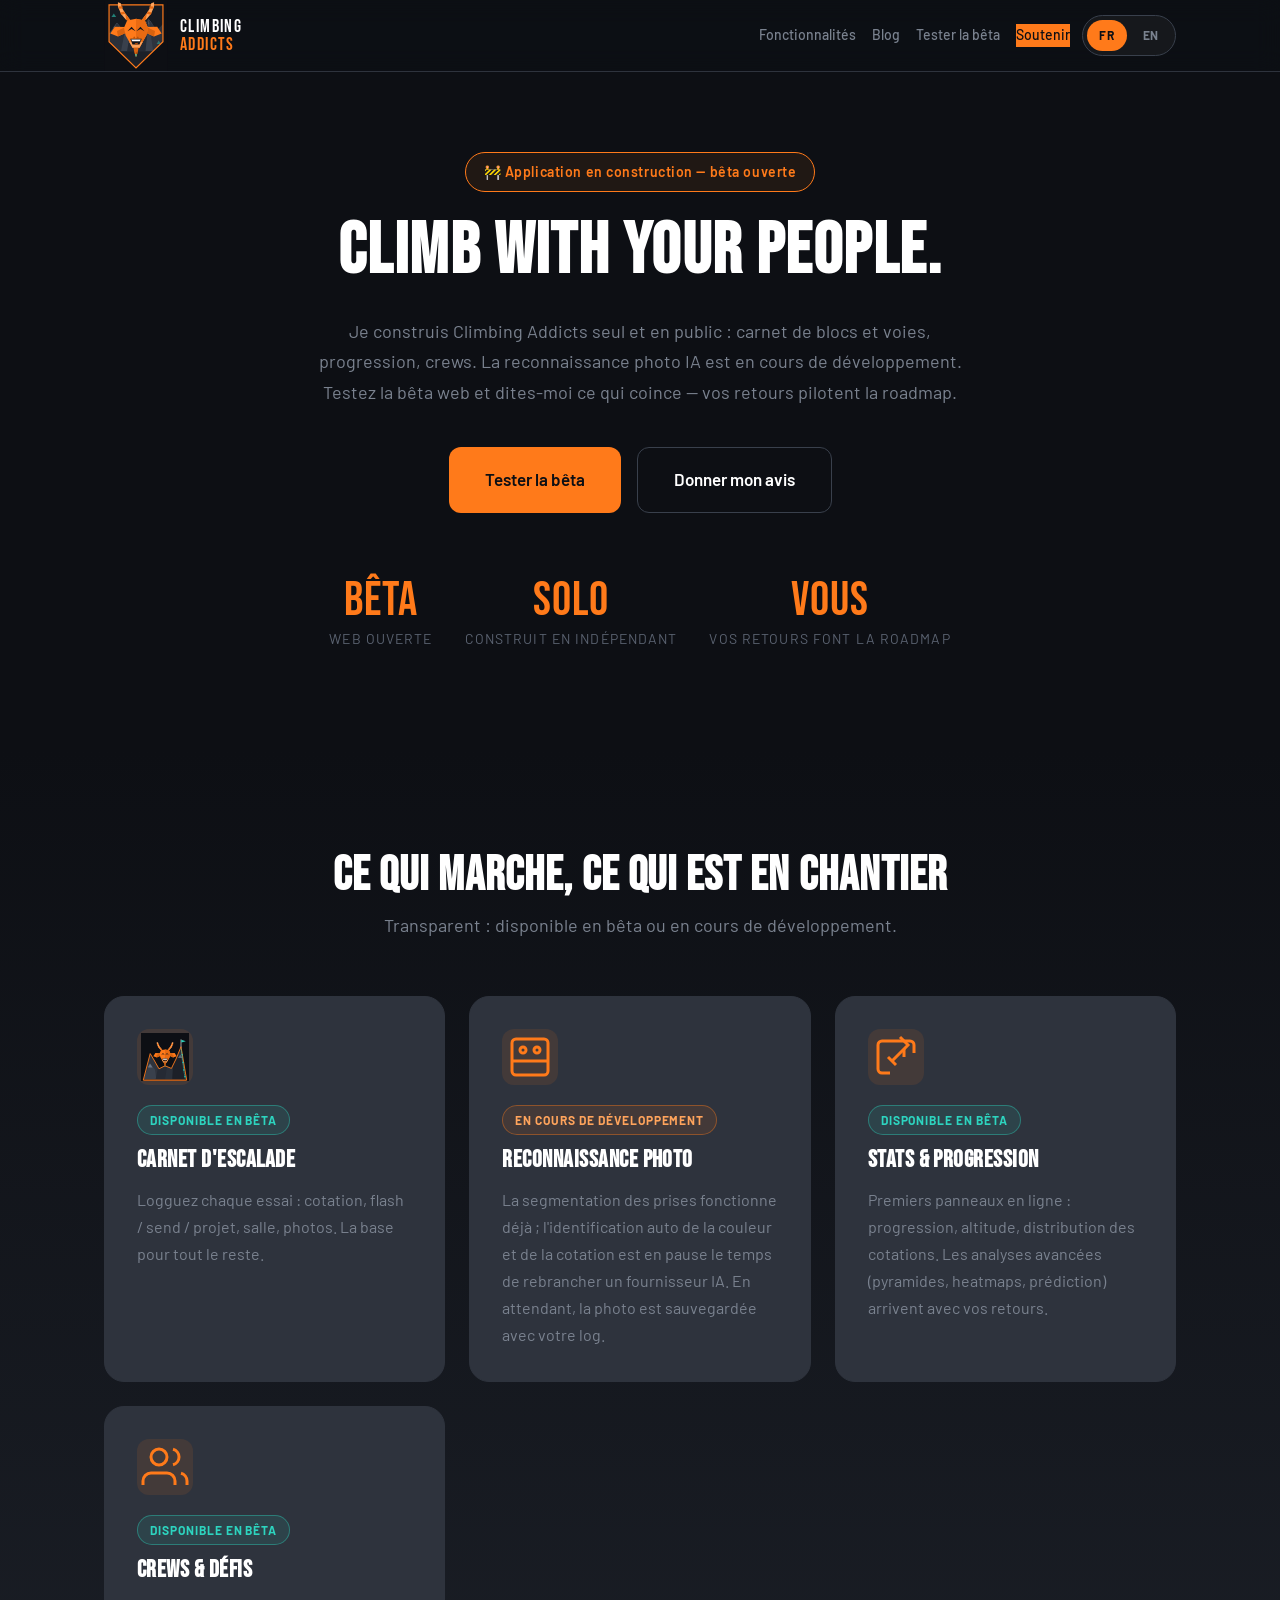
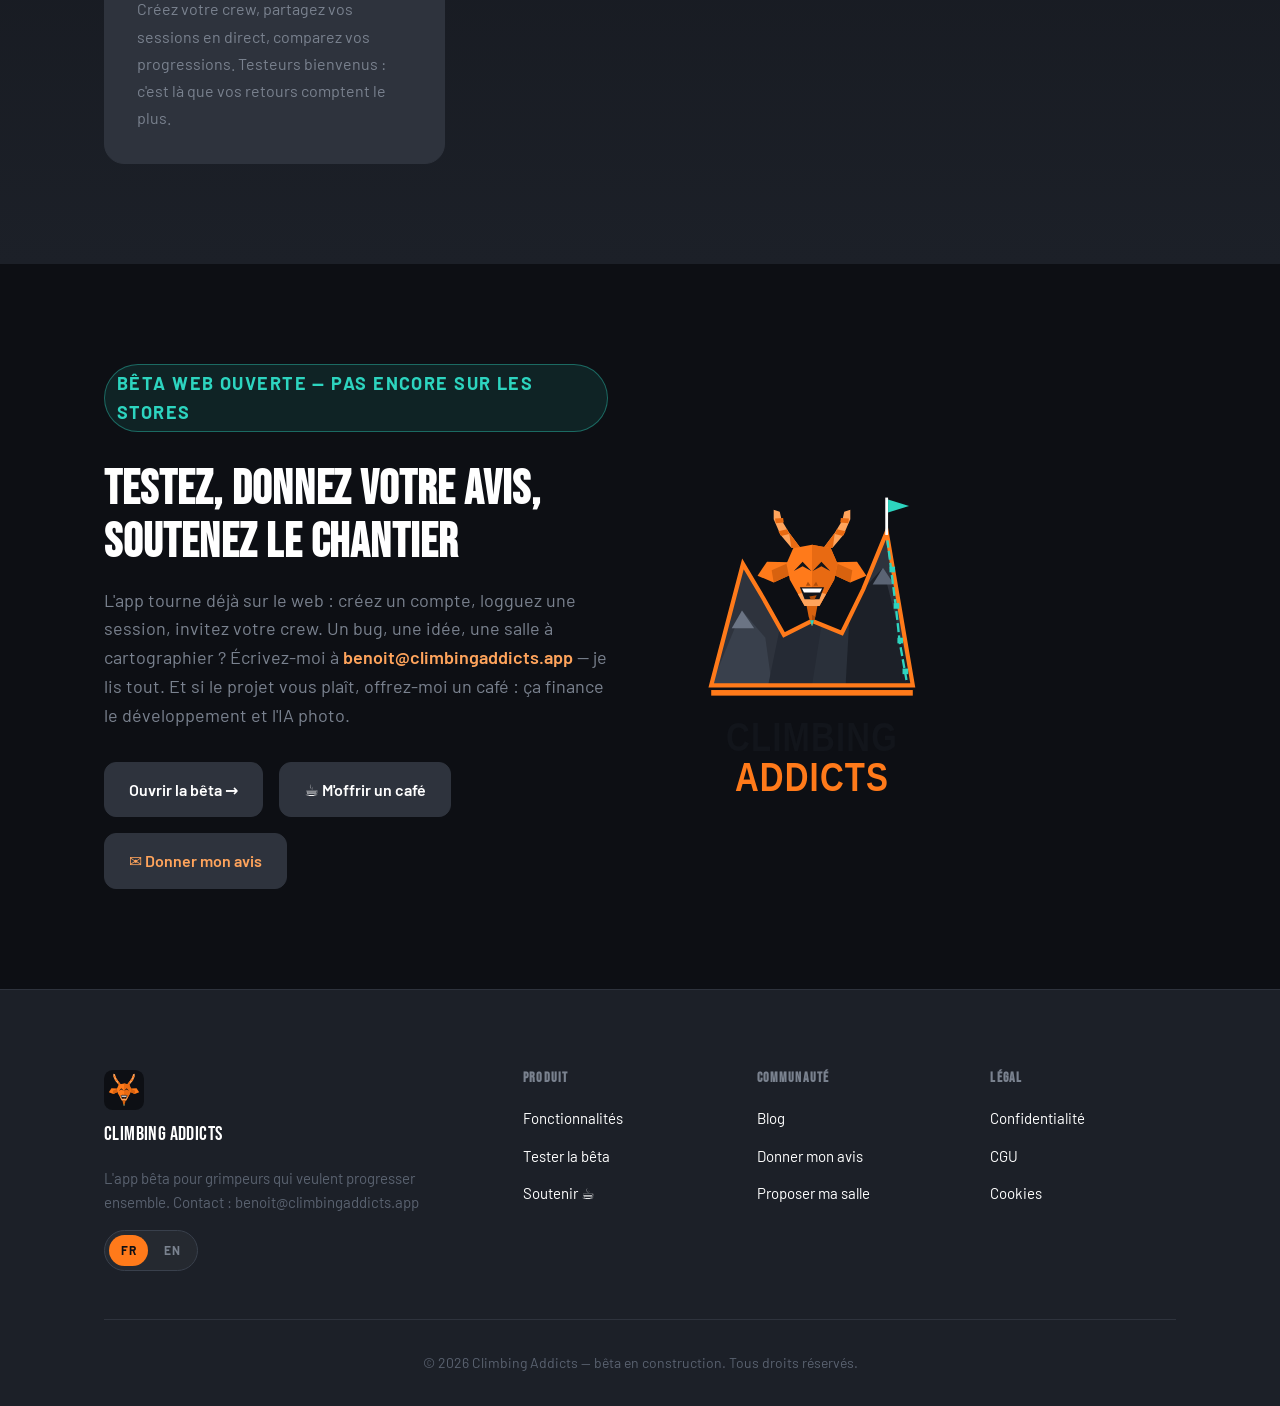
==== index.html @ 74847e79 "Site: version beta honnete (plus de chiffres faux, appel testeurs, BuyMeACoffee, contact)" ====
<!DOCTYPE html>
<html lang="fr">
<head>
  <meta charset="utf-8">
  <meta name="viewport" content="width=device-width, initial-scale=1">
  <title>Climbing Addicts — Bêta ouverte : carnet de progression en escalade</title>
  <meta name="description" content="Climbing Addicts est en construction : bêta web ouverte pour logger blocs et voies, suivre sa progression et grimper en crew. La reconnaissance photo IA est en cours de développement. Testez et donnez votre avis.">
  <link rel="canonical" href="https://climbing-addicts.pages.dev/">
  <meta property="og:type" content="website">
  <meta property="og:url" content="https://climbing-addicts.pages.dev/">
  <meta property="og:title" content="Climbing Addicts — Bêta ouverte : carnet de progression en escalade">
  <meta property="og:description" content="Application en construction, bêta ouverte : carnet de voies, progression, crews. Photo IA en cours de dev. Vos retours pilotent la roadmap.">
  <meta property="og:image" content="https://climbing-addicts.pages.dev/assets/images/logo-ecusson-notext.svg">
  <meta property="og:locale" content="fr_FR">
  <meta property="og:locale:alternate" content="en_US">
  <meta name="twitter:card" content="summary_large_image">
  <meta name="twitter:title" content="Climbing Addicts — Bêta ouverte : carnet de progression en escalade">
  <meta name="twitter:description" content="Application en construction, bêta ouverte : carnet de voies, progression, crews. Photo IA en cours de dev. Vos retours pilotent la roadmap.">
  <meta name="twitter:image" content="https://climbing-addicts.pages.dev/assets/images/logo-ecusson-notext.svg">
  <!-- SEO multilingue : URLs dédiées par langue, contenu pré-rendu sans JS -->
  <link rel="alternate" hreflang="fr" href="https://climbing-addicts.pages.dev/">
  <link rel="alternate" hreflang="en" href="https://climbing-addicts.pages.dev/en/">
  <link rel="alternate" hreflang="x-default" href="https://climbing-addicts.pages.dev/">
  <link rel="icon" type="image/svg+xml" href="assets/images/favicon.svg">
  <link rel="icon" type="image/png" sizes="32x32" href="assets/images/favicon-32.png">
  <link rel="apple-touch-icon" sizes="180x180" href="assets/images/apple-touch-icon.png">
  <link rel="manifest" href="assets/site.webmanifest">
  <link rel="preconnect" href="https://fonts.googleapis.com">
  <link rel="preconnect" href="https://fonts.gstatic.com" crossorigin>
  <link href="https://fonts.googleapis.com/css2?family=Bebas+Neue&family=Barlow:wght@400;500;600;700&display=swap" rel="stylesheet">
  <link rel="stylesheet" href="assets/css/style.css">
</head>
<body>
  <header class="header">
    <div class="container">
      <a href="#" class="logo" aria-label="Climbing Addicts Home">
        <img src="assets/images/logo-ecusson-notext.svg" alt="" width="64" height="70">
        <span class="logo-text">
          <span class="logo-climbing">CLIMBING</span>
          <span class="logo-addicts">ADDICTS</span>
        </span>
      </a>
      <div class="header-actions">
        <nav class="nav">
          <a href="#features" class="nav-link">Fonctionnalités</a>
          <a href="blog/" class="nav-link">Blog</a>
          <a href="https://climbingaddicts.app" class="nav-link">Tester la bêta</a>
          <a href="#soutenir" class="nav-link btn-primary">Soutenir</a>
        </nav>
        <div class="lang-switcher" role="group" aria-label="Language / Langue">
          <a href="./" class="is-active" hreflang="fr" aria-current="true">FR</a>
          <a href="en/" hreflang="en">EN</a>
        </div>
      </div>
    </div>
  </header>

  <main>
    <section class="hero-main">
      <div class="container">
        <p class="beta-badge">🚧 Application en construction — bêta ouverte</p>
        <h1>Climb with your people.</h1>
        <p class="hero-subtitle">Je construis Climbing Addicts seul et en public : carnet de blocs et voies, progression, crews. La reconnaissance photo IA est en cours de développement. Testez la bêta web et dites-moi ce qui coince — vos retours pilotent la roadmap.</p>
        <div class="hero-cta">
          <a href="https://climbingaddicts.app" class="btn btn-lg btn-primary">Tester la bêta</a>
          <a href="mailto:benoit@climbingaddicts.app" class="btn btn-lg btn-secondary">Donner mon avis</a>
        </div>
        <div class="hero-stats">
          <div class="stat">
            <span class="stat-value">Bêta</span>
            <span class="stat-label">Web ouverte</span>
          </div>
          <div class="stat">
            <span class="stat-value">Solo</span>
            <span class="stat-label">Construit en indépendant</span>
          </div>
          <div class="stat">
            <span class="stat-value">Vous</span>
            <span class="stat-label">Vos retours font la roadmap</span>
          </div>
        </div>
      </div>
    </section>

    <section id="features" class="features">
      <div class="container">
        <header class="section-header">
          <h2>Ce qui marche, ce qui est en chantier</h2>
          <p>Transparent : disponible en bêta ou en cours de développement.</p>
        </header>
        <div class="features-grid">
          <article class="feature-card">
            <div class="feature-icon">
              <img src="assets/images/climbing-addicts-badge.svg" alt="" width="48" height="48">
            </div>
            <p class="feature-status is-live">Disponible en bêta</p>
            <h3>Carnet d'escalade</h3>
            <p>Logguez chaque essai : cotation, flash / send / projet, salle, photos. La base pour tout le reste.</p>
          </article>
          <article class="feature-card">
            <div class="feature-icon">
              <svg width="48" height="48" viewBox="0 0 24 24" fill="none" stroke="currentColor" stroke-width="1.5" aria-hidden="true"><rect x="3" y="3" width="18" height="18" rx="2" ry="2"></rect><circle cx="8.5" cy="8.5" r="1.5"></circle><circle cx="15.5" cy="8.5" r="1.5"></circle><path d="M3 14h18"></path></svg>
            </div>
            <p class="feature-status is-building">En cours de développement</p>
            <h3>Reconnaissance photo</h3>
            <p>La segmentation des prises fonctionne déjà ; l'identification auto de la couleur et de la cotation est en pause le temps de rebrancher un fournisseur IA. En attendant, la photo est sauvegardée avec votre log.</p>
          </article>
          <article class="feature-card">
            <div class="feature-icon">
              <svg width="48" height="48" viewBox="0 0 24 24" fill="none" stroke="currentColor" stroke-width="1.5" aria-hidden="true"><path d="M21 10V6a2 2 0 0 0-2-2H5a2 2 0 0 0-2 2v12a2 2 0 0 0 2 2h4"></path><polyline points="14 2 18 6 10 14"></polyline><line x1="16" y1="12" x2="16" y2="8"></line><line x1="12" y1="16" x2="8" y2="12"></line></svg>
            </div>
            <p class="feature-status is-live">Disponible en bêta</p>
            <h3>Stats & progression</h3>
            <p>Premiers panneaux en ligne : progression, altitude, distribution des cotations. Les analyses avancées (pyramides, heatmaps, prédiction) arrivent avec vos retours.</p>
          </article>
          <article class="feature-card">
            <div class="feature-icon">
              <svg width="48" height="48" viewBox="0 0 24 24" fill="none" stroke="currentColor" stroke-width="1.5" aria-hidden="true"><path d="M17 21v-2a4 4 0 0 0-4-4H5a4 4 0 0 0-4 4v2"></path><circle cx="9" cy="7" r="4"></circle><path d="M23 21v-2a4 4 0 0 0-3-3.87"></path><path d="M16 3.13a4 4 0 0 1 0 7.75"></path></svg>
            </div>
            <p class="feature-status is-live">Disponible en bêta</p>
            <h3>Crews & défis</h3>
            <p>Créez votre crew, partagez vos sessions en direct, comparez vos progressions. Testeurs bienvenus : c'est là que vos retours comptent le plus.</p>
          </article>
        </div>
      </div>
    </section>

    <section id="soutenir" class="download">
      <div class="container">
        <div class="download-content">
          <div class="download-text">
            <p class="feature-status is-live">Bêta web ouverte — pas encore sur les stores</p>
            <h2>Testez, donnez votre avis, soutenez le chantier</h2>
            <p>L'app tourne déjà sur le web : créez un compte, logguez une session, invitez votre crew. Un bug, une idée, une salle à cartographier ? Écrivez-moi à <a href="mailto:benoit@climbingaddicts.app">benoit@climbingaddicts.app</a> — je lis tout. Et si le projet vous plaît, offrez-moi un café : ça finance le développement et l'IA photo.</p>
            <div class="store-buttons">
              <a href="https://climbingaddicts.app" class="store-btn" aria-label="Ouvrir la bêta web">
                <span>Ouvrir la bêta →</span>
              </a>
              <a href="https://buymeacoffee.com/benoitdhennin" target="_blank" rel="noopener" class="store-btn" aria-label="Soutenir sur Buy Me a Coffee">
                <span>☕ M'offrir un café</span>
              </a>
              <a href="mailto:benoit@climbingaddicts.app" class="store-btn" aria-label="Donner mon avis par email">
                <span>✉️ Donner mon avis</span>
              </a>
            </div>
          </div>
          <div class="download-phone">
            <img src="assets/images/climbing-addicts-logo-light.svg" alt="Aperçu de l'application Climbing Addicts" width="280">
          </div>
        </div>
      </div>
    </section>
  </main>

  <footer class="footer">
    <div class="container">
      <div class="footer-grid">
        <div class="footer-brand">
          <a href="#" class="logo">
            <img src="assets/images/favicon.svg" alt="" width="40" height="40">
            <span>Climbing Addicts</span>
          </a>
          <p>L'app bêta pour grimpeurs qui veulent progresser ensemble. Contact : <a href="mailto:benoit@climbingaddicts.app">benoit@climbingaddicts.app</a></p>
          <div class="lang-switcher" role="group" aria-label="Language / Langue" style="margin-top:16px">
            <a href="./" class="is-active" hreflang="fr" aria-current="true">FR</a>
            <a href="en/" hreflang="en">EN</a>
          </div>
        </div>
        <nav class="footer-nav">
          <h4>Produit</h4>
          <ul>
            <li><a href="#features">Fonctionnalités</a></li>
            <li><a href="https://climbingaddicts.app">Tester la bêta</a></li>
            <li><a href="https://buymeacoffee.com/benoitdhennin" target="_blank" rel="noopener">Soutenir ☕</a></li>
          </ul>
        </nav>
        <nav class="footer-nav">
          <h4>Communauté</h4>
          <ul>
            <li><a href="blog/">Blog</a></li>
            <li><a href="mailto:benoit@climbingaddicts.app">Donner mon avis</a></li>
            <li><a href="mailto:benoit@climbingaddicts.app">Proposer ma salle</a></li>
          </ul>
        </nav>
        <nav class="footer-nav">
          <h4>Légal</h4>
          <ul>
            <li><a href="#">Confidentialité</a></li>
            <li><a href="#">CGU</a></li>
            <li><a href="#">Cookies</a></li>
          </ul>
        </nav>
      </div>
      <div class="footer-bottom">
        <p>© 2026 Climbing Addicts — bêta en construction. Tous droits réservés.</p>
      </div>
    </div>
  </footer>

  <script src="assets/js/main.js"></script>
</body>
</html>
---- assets/css/style.css ----
:root {
  --bg: #0D0F14;
  --bg-elevated: #1C2028;
  --bg-card: #2E333D;
  --fg: #FFFFFF;
  --fg-muted: #7A828F;
  --fg-subtle: #5A6270;
  --accent: #FF7A1A;
  --accent-hover: #E86A12;
  --accent-light: #FFA45C;
  --teal: #2DD4BF;
  --teal-hover: #14B8A6;
  --border: #2E333D;
  --border-light: #39404C;
  --radius-sm: 8px;
  --radius-md: 12px;
  --radius-lg: 20px;
  --radius-xl: 34px;
  --shadow-sm: 0 1px 2px rgba(0,0,0,.3);
  --shadow-md: 0 4px 12px rgba(0,0,0,.4);
  --shadow-lg: 0 16px 48px rgba(0,0,0,.5);
  --transition: 160ms ease;
  --container: 1120px;
  --header-h: 72px;
}

*, *::before, *::after { box-sizing: border-box; }
* { margin: 0; }
html { scroll-behavior: smooth; }
body {
  font-family: 'Barlow', system-ui, sans-serif;
  background: var(--bg);
  color: var(--fg);
  line-height: 1.6;
  -webkit-font-smoothing: antialiased;
}
img, picture, video, canvas, svg { display: block; max-width: 100%; }
a { color: inherit; text-decoration: none; }
button { font: inherit; cursor: pointer; border: none; background: none; }
ul { list-style: none; padding: 0; }
h1, h2, h3, h4 { font-family: 'Bebas Neue', sans-serif; letter-spacing: 0.02em; line-height: 1.1; }
h1 { font-size: clamp(2.5rem, 6vw, 4.5rem); }
h2 { font-size: clamp(2rem, 4vw, 3rem); }
h3 { font-size: clamp(1.25rem, 2vw, 1.5rem); }

.container { width: 100%; max-width: var(--container); margin: 0 auto; padding: 0 24px; }

.header { position: fixed; top: 0; left: 0; right: 0; height: var(--header-h); z-index: 100; background: rgba(13,15,20,.8); backdrop-filter: blur(12px); border-bottom: 1px solid var(--border); }
.header .container { display: flex; align-items: center; justify-content: space-between; height: 100%; }
.logo { display: flex; align-items: center; gap: 12px; }
.logo-text { display: flex; flex-direction: column; line-height: 1; }
.logo-climbing { font-family: 'Bebas Neue', sans-serif; font-size: 1.1rem; letter-spacing: 0.08em; color: var(--fg); }
.logo-addicts { font-family: 'Bebas Neue', sans-serif; font-size: 1.1rem; letter-spacing: 0.08em; color: var(--accent); }
.nav { display: flex; align-items: center; gap: 16px; }
.nav-link { font-size: 0.875rem; font-weight: 500; color: var(--fg-muted); transition: color var(--transition); }
.nav-link:hover { color: var(--fg); }

/* Sélecteur de langue FR/EN */
.lang-switcher { display: inline-flex; align-items: center; gap: 4px; padding: 4px; border: 1px solid var(--border-light); border-radius: 999px; background: rgba(255,255,255,.04); }
.lang-switcher button, .lang-switcher a { font-size: 0.75rem; font-weight: 700; letter-spacing: 0.06em; padding: 6px 12px; border-radius: 999px; color: var(--fg-muted); transition: all var(--transition); }
.lang-switcher button:hover, .lang-switcher a:hover { color: var(--fg); }
.lang-switcher button.is-active, .lang-switcher a.is-active { background: var(--accent); color: var(--bg); }
.header-actions { display: flex; align-items: center; gap: 12px; }

.btn { display: inline-flex; align-items: center; justify-content: center; gap: 8px; font-weight: 600; border-radius: var(--radius-md); padding: 14px 28px; transition: all var(--transition); white-space: nowrap; }
.btn-lg { padding: 18px 36px; font-size: 1.0625rem; }
.btn-primary { background: var(--accent); color: var(--bg); }
.btn-primary:hover { background: var(--accent-hover); transform: translateY(-1px); box-shadow: var(--shadow-md); }
.btn-secondary { background: transparent; color: var(--fg); border: 1px solid var(--border-light); }
.btn-secondary:hover { border-color: var(--accent); color: var(--accent); }

.hero-main { padding: calc(var(--header-h) + 80px) 0 100px; text-align: center; }
.beta-badge { display: inline-block; margin-bottom: 20px; padding: 8px 18px; border: 1px solid var(--accent); border-radius: 999px; color: var(--accent); font-size: 0.875rem; font-weight: 600; letter-spacing: 0.04em; background: rgba(255,122,26,.08); }
.feature-status { display: inline-block; font-size: 0.75rem; font-weight: 700; letter-spacing: 0.08em; text-transform: uppercase; margin-bottom: 12px; padding: 4px 12px; border-radius: 999px; }
.feature-status.is-live { color: var(--teal); background: rgba(45,212,191,.1); border: 1px solid rgba(45,212,191,.4); }
.feature-status.is-building { color: var(--accent-light); background: rgba(255,122,26,.1); border: 1px solid rgba(255,122,26,.4); }
.download-text a[href^="mailto:"] { color: var(--accent-light); font-weight: 600; }
.download-text a[href^="mailto:"]:hover { text-decoration: underline; }
.hero-subtitle { max-width: 680px; margin: 24px auto 40px; font-size: 1.125rem; color: var(--fg-muted); line-height: 1.7; }
.hero-cta { display: flex; flex-wrap: wrap; gap: 16px; justify-content: center; margin-bottom: 64px; }
.hero-stats { display: flex; flex-wrap: wrap; gap: 32px; justify-content: center; }
.stat { text-align: center; }
.stat-value { display: block; font-family: 'Bebas Neue', sans-serif; font-size: clamp(2rem, 4vw, 3rem); letter-spacing: 0.02em; color: var(--accent); line-height: 1; }
.stat-label { font-size: 0.875rem; color: var(--fg-subtle); text-transform: uppercase; letter-spacing: 0.08em; }

.section-header { text-align: center; margin-bottom: 56px; }
.section-header p { color: var(--fg-muted); font-size: 1.125rem; margin-top: 8px; }

.features { padding: 100px 0; background: linear-gradient(180deg, var(--bg) 0%, var(--bg-elevated) 100%); }
.features-grid { display: grid; grid-template-columns: repeat(auto-fit, minmax(280px, 1fr)); gap: 24px; }
.feature-card { background: var(--bg-card); border: 1px solid var(--border); border-radius: var(--radius-lg); padding: 32px; transition: all var(--transition); }
.feature-card:hover { border-color: var(--border-light); transform: translateY(-4px); box-shadow: var(--shadow-lg); }
.feature-icon { width: 56px; height: 56px; border-radius: var(--radius-md); background: rgba(255,122,26,.1); color: var(--accent); display: flex; align-items: center; justify-content: center; margin-bottom: 20px; }
.feature-card h3 { margin-bottom: 12px; }
.feature-card p { color: var(--fg-muted); line-height: 1.7; }

.download { padding: 100px 0; }
.download-content { display: grid; grid-template-columns: 1fr 1fr; gap: 64px; align-items: center; }
.download-text h2 { margin-bottom: 16px; }
.download-text p { color: var(--fg-muted); font-size: 1.125rem; margin-bottom: 32px; }
.store-buttons { display: flex; flex-wrap: wrap; gap: 16px; }
.store-btn { display: inline-flex; align-items: center; gap: 10px; padding: 14px 24px; background: var(--bg-card); border: 1px solid var(--border); border-radius: var(--radius-md); color: var(--fg); font-weight: 600; font-size: 1rem; transition: all var(--transition); }
.store-btn:hover { border-color: var(--accent); background: var(--bg-elevated); transform: translateY(-2px); }
.download-phone { text-align: center; }

.footer { background: var(--bg-elevated); border-top: 1px solid var(--border); padding: 80px 0 32px; }
.footer-grid { display: grid; grid-template-columns: 2fr repeat(3, 1fr); gap: 48px; margin-bottom: 48px; }
.footer-brand .logo { flex-direction: column; align-items: flex-start; gap: 8px; margin-bottom: 16px; }
.footer-brand .logo span { font-family: 'Bebas Neue', sans-serif; font-size: 1.25rem; letter-spacing: 0.02em; }
.footer-brand p { color: var(--fg-subtle); font-size: 0.9375rem; }
.footer-nav h4 { font-family: 'Bebas Neue', sans-serif; font-size: 0.875rem; letter-spacing: 0.08em; text-transform: uppercase; color: var(--fg-muted); margin-bottom: 20px; }
.footer-nav li { margin-bottom: 12px; }
.footer-nav a { color: var(--fg); font-size: 0.9375rem; transition: color var(--transition); }
.footer-nav a:hover { color: var(--accent); }
.footer-bottom { padding-top: 32px; border-top: 1px solid var(--border); text-align: center; color: var(--fg-subtle); font-size: 0.875rem; }

@media (max-width: 768px) {
  .nav .nav-link { display: none; }
  .nav { display: flex; }
  .hero-main { padding: calc(var(--header-h) + 40px) 0 60px; }
  .hero-stats { gap: 24px; }
  .features { padding: 60px 0; }
  .download-content { grid-template-columns: 1fr; text-align: center; }
  .store-buttons { justify-content: center; }
  .download-phone { order: -1; margin-bottom: 24px; }
  .footer-grid { grid-template-columns: 1fr 1fr; gap: 32px; }
  .footer-brand { grid-column: 1 / -1; }
}
@media (max-width: 480px) {
  .footer-grid { grid-template-columns: 1fr; }
}

/* Auth (sign in / create account) */
.auth-page { min-height: 100vh; display: flex; flex-direction: column; align-items: center; justify-content: center; padding: 40px 20px; gap: 32px; }
.auth-logo { display: flex; align-items: center; gap: 10px; }
.auth-card { width: 100%; max-width: 400px; background: var(--bg-card); border: 1px solid var(--border); border-radius: var(--radius-lg); padding: 32px; box-shadow: var(--shadow-md); text-align: center; }
.auth-card h1 { font-size: 1.5rem; margin-bottom: 24px; }
.auth-field { margin-bottom: 16px; text-align: left; }
.auth-field label { display: block; font-size: 0.8125rem; color: var(--fg-muted); margin-bottom: 6px; }
.auth-field input { width: 100%; padding: 12px 14px; background: var(--bg-elevated); border: 1px solid var(--border-light); border-radius: var(--radius-sm); color: var(--fg); font-size: 0.9375rem; font-family: inherit; transition: border-color var(--transition); }
.auth-field input:focus { outline: none; border-color: var(--accent); }
.auth-submit { width: 100%; margin-top: 4px; }
.auth-message { font-size: 0.875rem; color: var(--accent-light); margin-bottom: 16px; text-align: left; }
.auth-divider { display: flex; align-items: center; gap: 12px; margin: 24px 0; color: var(--fg-subtle); font-size: 0.8125rem; text-transform: uppercase; letter-spacing: 0.04em; }
.auth-divider::before, .auth-divider::after { content: ''; flex: 1; height: 1px; background: var(--border-light); }
.auth-google { width: 100%; }
.auth-note { margin-top: 20px; font-size: 0.8125rem; color: var(--fg-subtle); line-height: 1.6; }
.auth-switch { margin-top: 16px; font-size: 0.9375rem; color: var(--fg-muted); }
.auth-switch a { color: var(--accent); font-weight: 600; }
.auth-switch a:hover { text-decoration: underline; }
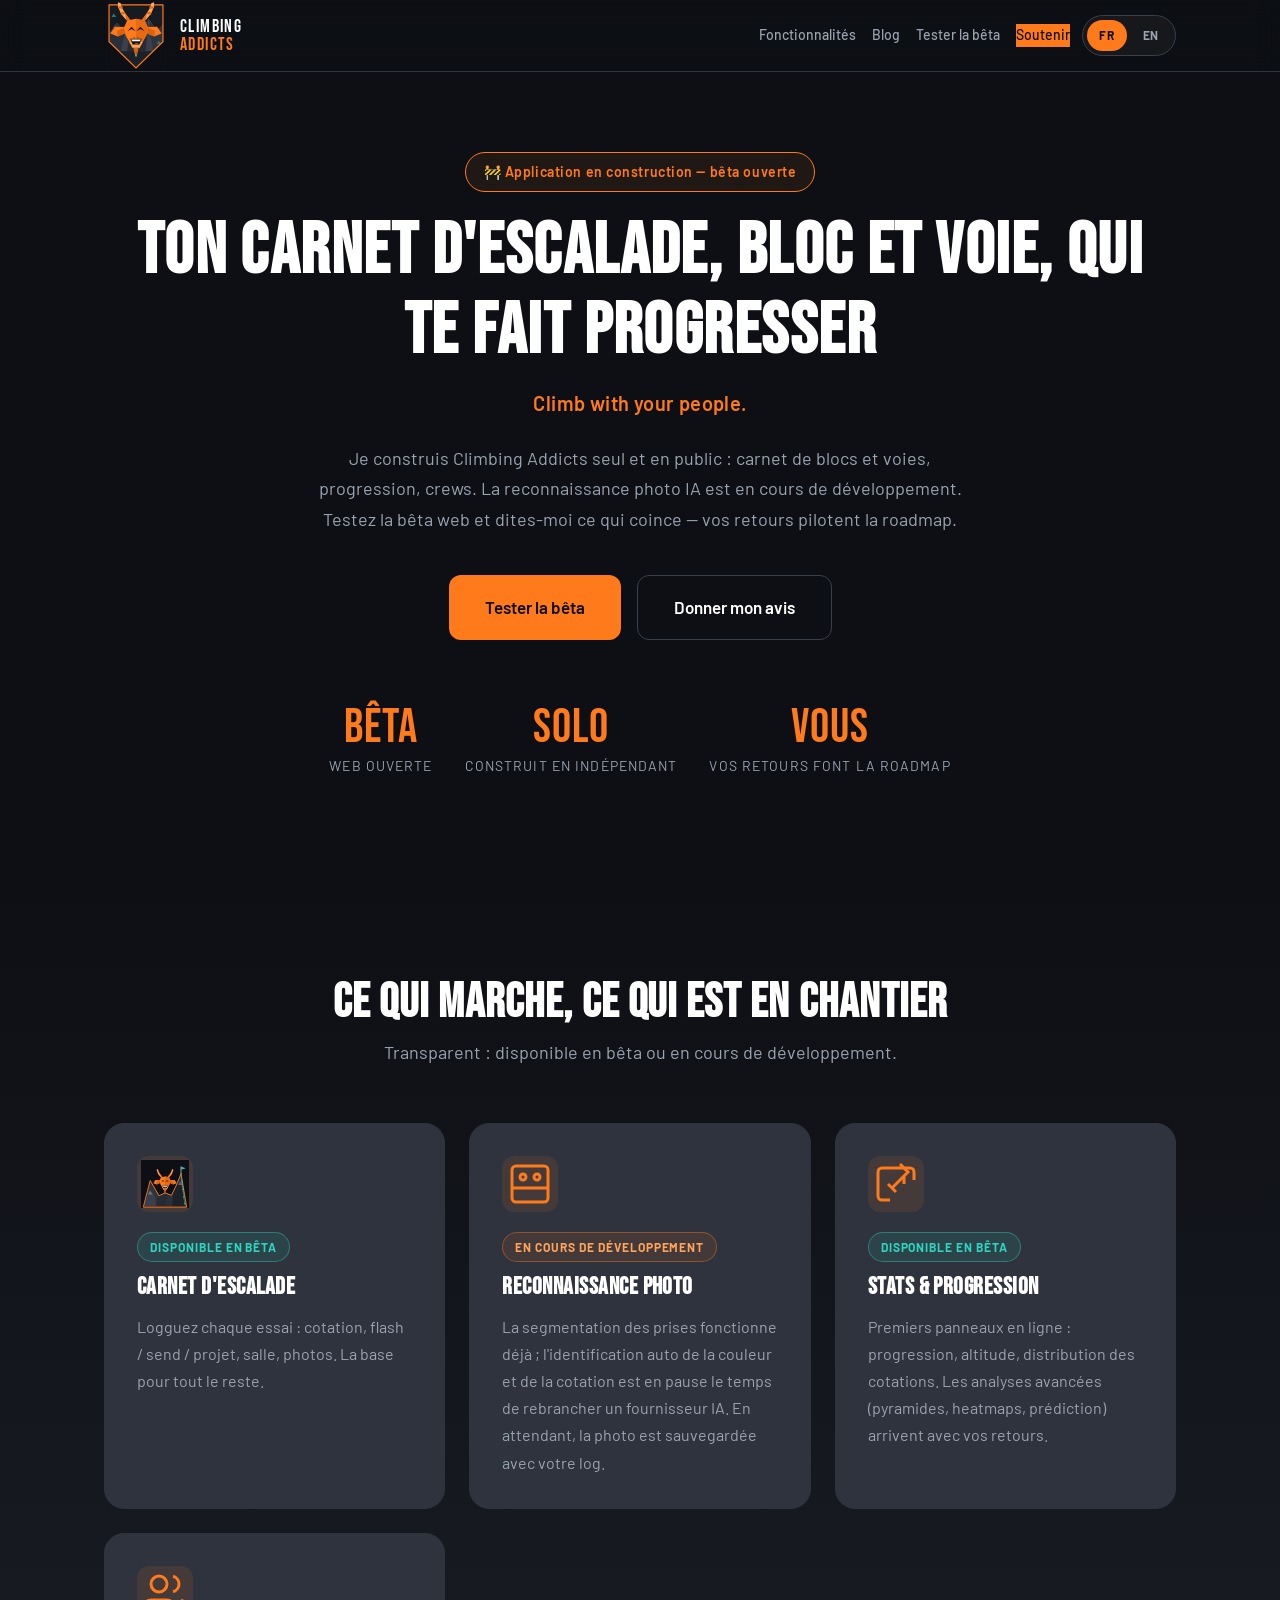
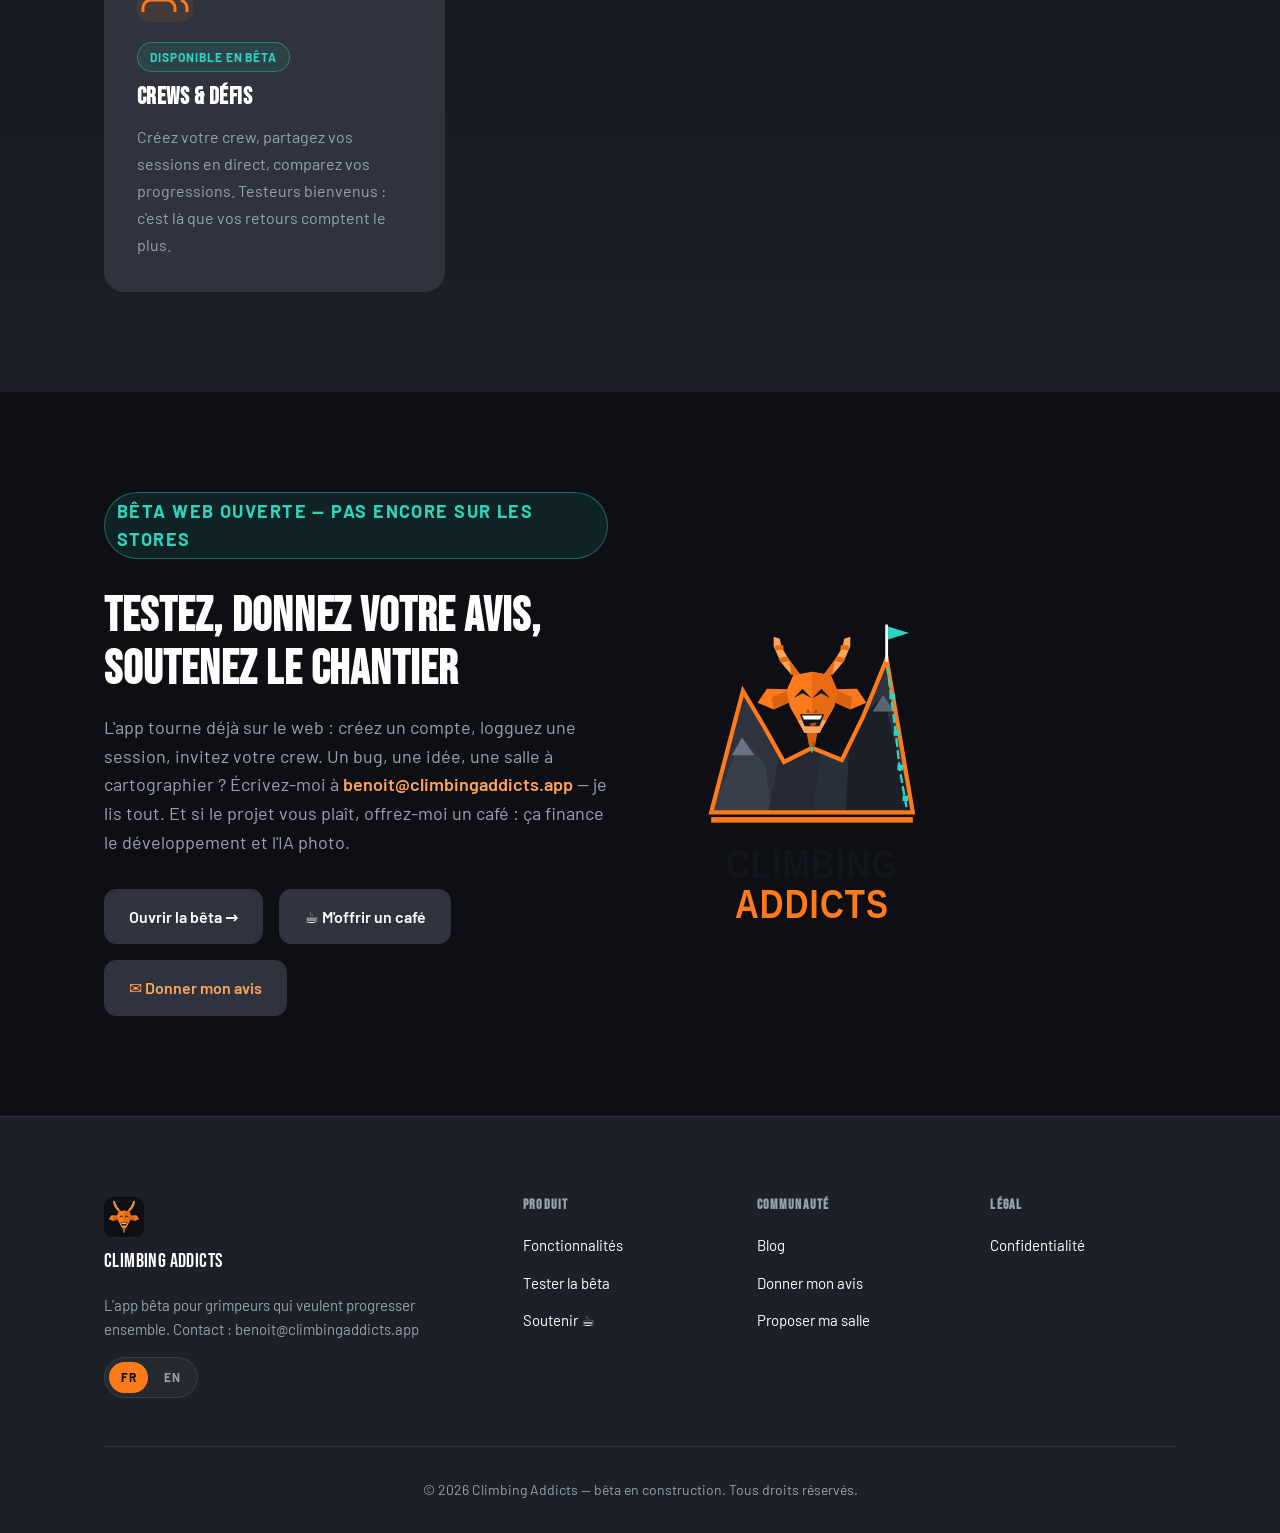
==== commit d0495a8c: "Site: SEO, accessibilite, analytics, page confidentialite" ====
--- a/index.html
+++ b/index.html
@@ -10,13 +10,18 @@
   <meta property="og:url" content="https://climbing-addicts.pages.dev/">
   <meta property="og:title" content="Climbing Addicts — Bêta ouverte : carnet de progression en escalade">
   <meta property="og:description" content="Application en construction, bêta ouverte : carnet de voies, progression, crews. Photo IA en cours de dev. Vos retours pilotent la roadmap.">
-  <meta property="og:image" content="https://climbing-addicts.pages.dev/assets/images/logo-ecusson-notext.svg">
+  <meta property="og:image" content="https://climbing-addicts.pages.dev/assets/images/og-cover.png">
+  <meta property="og:image:width" content="1200">
+  <meta property="og:image:height" content="630">
+  <meta property="og:image:alt" content="Climbing Addicts — carnet d'escalade, bloc et voie, bêta ouverte">
+  <meta property="og:site_name" content="Climbing Addicts">
   <meta property="og:locale" content="fr_FR">
   <meta property="og:locale:alternate" content="en_US">
   <meta name="twitter:card" content="summary_large_image">
   <meta name="twitter:title" content="Climbing Addicts — Bêta ouverte : carnet de progression en escalade">
   <meta name="twitter:description" content="Application en construction, bêta ouverte : carnet de voies, progression, crews. Photo IA en cours de dev. Vos retours pilotent la roadmap.">
-  <meta name="twitter:image" content="https://climbing-addicts.pages.dev/assets/images/logo-ecusson-notext.svg">
+  <meta name="twitter:image" content="https://climbing-addicts.pages.dev/assets/images/og-cover.png">
+  <meta name="twitter:image:alt" content="Climbing Addicts — carnet d'escalade, bloc et voie, bêta ouverte">
   <!-- SEO multilingue : URLs dédiées par langue, contenu pré-rendu sans JS -->
   <link rel="alternate" hreflang="fr" href="https://climbing-addicts.pages.dev/">
   <link rel="alternate" hreflang="en" href="https://climbing-addicts.pages.dev/en/">
@@ -29,11 +34,36 @@
   <link rel="preconnect" href="https://fonts.gstatic.com" crossorigin>
   <link href="https://fonts.googleapis.com/css2?family=Bebas+Neue&family=Barlow:wght@400;500;600;700&display=swap" rel="stylesheet">
   <link rel="stylesheet" href="assets/css/style.css">
+  <!-- Cloudflare Web Analytics (gratuit, sans cookie) : remplacez 6c7a9274ac1c46a39c537d1ae2f9e60d par le token du site (dashboard Cloudflare → Web Analytics → Manage site). -->
+  <script defer src="https://static.cloudflareinsights.com/beacon.min.js" data-cf-beacon='{"token": "6c7a9274ac1c46a39c537d1ae2f9e60d"}'></script>
+  <script type="application/ld+json">
+  {
+    "@context": "https://schema.org",
+    "@graph": [
+      {
+        "@type": "SoftwareApplication",
+        "name": "Climbing Addicts",
+        "description": "Carnet de progression en escalade : logguez blocs et voies, suivez vos cotations, grimpez en crew. Bêta web ouverte et gratuite.",
+        "applicationCategory": "SportsApplication",
+        "operatingSystem": "Web",
+        "inLanguage": "fr",
+        "url": "https://climbing-addicts.pages.dev/",
+        "offers": { "@type": "Offer", "price": "0", "priceCurrency": "EUR" }
+      },
+      {
+        "@type": "WebSite",
+        "name": "Climbing Addicts",
+        "url": "https://climbing-addicts.pages.dev/",
+        "inLanguage": "fr"
+      }
+    ]
+  }
+  </script>
 </head>
 <body>
   <header class="header">
     <div class="container">
-      <a href="#" class="logo" aria-label="Climbing Addicts Home">
+      <a href="/" class="logo" aria-label="Climbing Addicts Home">
         <img src="assets/images/logo-ecusson-notext.svg" alt="" width="64" height="70">
         <span class="logo-text">
           <span class="logo-climbing">CLIMBING</span>
@@ -41,12 +71,15 @@
         </span>
       </a>
       <div class="header-actions">
-        <nav class="nav">
+        <nav class="nav" id="primary-nav">
           <a href="#features" class="nav-link">Fonctionnalités</a>
           <a href="blog/" class="nav-link">Blog</a>
           <a href="https://climbingaddicts.app" class="nav-link">Tester la bêta</a>
           <a href="#soutenir" class="nav-link btn-primary">Soutenir</a>
         </nav>
+        <button class="nav-toggle" aria-expanded="false" aria-controls="primary-nav" aria-label="Ouvrir le menu" data-label-open="Ouvrir le menu" data-label-close="Fermer le menu">
+          <span class="nav-toggle-icon" aria-hidden="true"></span>
+        </button>
         <div class="lang-switcher" role="group" aria-label="Language / Langue">
           <a href="./" class="is-active" hreflang="fr" aria-current="true">FR</a>
           <a href="en/" hreflang="en">EN</a>
@@ -59,7 +92,8 @@
     <section class="hero-main">
       <div class="container">
         <p class="beta-badge">🚧 Application en construction — bêta ouverte</p>
-        <h1>Climb with your people.</h1>
+        <h1>Ton carnet d'escalade, bloc et voie, qui te fait progresser</h1>
+        <p class="hero-tagline" lang="en">Climb with your people.</p>
         <p class="hero-subtitle">Je construis Climbing Addicts seul et en public : carnet de blocs et voies, progression, crews. La reconnaissance photo IA est en cours de développement. Testez la bêta web et dites-moi ce qui coince — vos retours pilotent la roadmap.</p>
         <div class="hero-cta">
           <a href="https://climbingaddicts.app" class="btn btn-lg btn-primary">Tester la bêta</a>
@@ -145,7 +179,15 @@
             </div>
           </div>
           <div class="download-phone">
-            <img src="assets/images/climbing-addicts-logo-light.svg" alt="Aperçu de l'application Climbing Addicts" width="280">
+            <img src="assets/images/climbing-addicts-logo-light.svg" alt="Logo Climbing Addicts" width="280">
+            <!-- TODO captures produit : déposer assets/images/screenshots/app-carnet.webp,
+                 app-stats.webp et app-crew.webp (1200 px max, < 150 Ko chacune) puis
+                 remplacer le logo ci-dessus par :
+            <figure class="app-shots">
+              <img src="assets/images/screenshots/app-carnet.webp" alt="Carnet d'escalade Climbing Addicts : séances de bloc et voie avec cotations" width="280" loading="lazy">
+              <img src="assets/images/screenshots/app-stats.webp" alt="Statistiques de progression Climbing Addicts : distribution des cotations" width="280" loading="lazy">
+              <img src="assets/images/screenshots/app-crew.webp" alt="Crew Climbing Addicts : sessions partagées entre grimpeurs" width="280" loading="lazy">
+            </figure> -->
           </div>
         </div>
       </div>
@@ -156,7 +198,7 @@
     <div class="container">
       <div class="footer-grid">
         <div class="footer-brand">
-          <a href="#" class="logo">
+          <a href="/" class="logo">
             <img src="assets/images/favicon.svg" alt="" width="40" height="40">
             <span>Climbing Addicts</span>
           </a>
@@ -185,9 +227,7 @@
         <nav class="footer-nav">
           <h4>Légal</h4>
           <ul>
-            <li><a href="#">Confidentialité</a></li>
-            <li><a href="#">CGU</a></li>
-            <li><a href="#">Cookies</a></li>
+            <li><a href="confidentialite.html">Confidentialité</a></li>
           </ul>
         </nav>
       </div>
--- a/assets/css/style.css
+++ b/assets/css/style.css
@@ -3,8 +3,8 @@
   --bg-elevated: #1C2028;
   --bg-card: #2E333D;
   --fg: #FFFFFF;
-  --fg-muted: #7A828F;
-  --fg-subtle: #5A6270;
+  --fg-muted: #9AA3B0;
+  --fg-subtle: #98A0AE;
   --accent: #FF7A1A;
   --accent-hover: #E86A12;
   --accent-light: #FFA45C;
@@ -38,6 +38,7 @@
 a { color: inherit; text-decoration: none; }
 button { font: inherit; cursor: pointer; border: none; background: none; }
 ul { list-style: none; padding: 0; }
+:focus-visible { outline: 2px solid var(--accent); outline-offset: 2px; }
 h1, h2, h3, h4 { font-family: 'Bebas Neue', sans-serif; letter-spacing: 0.02em; line-height: 1.1; }
 h1 { font-size: clamp(2.5rem, 6vw, 4.5rem); }
 h2 { font-size: clamp(2rem, 4vw, 3rem); }
@@ -77,6 +78,7 @@
 .download-text a[href^="mailto:"] { color: var(--accent-light); font-weight: 600; }
 .download-text a[href^="mailto:"]:hover { text-decoration: underline; }
 .hero-subtitle { max-width: 680px; margin: 24px auto 40px; font-size: 1.125rem; color: var(--fg-muted); line-height: 1.7; }
+.hero-tagline { margin: 16px 0 0; font-size: 1.25rem; font-weight: 600; letter-spacing: 0.02em; color: var(--accent); }
 .hero-cta { display: flex; flex-wrap: wrap; gap: 16px; justify-content: center; margin-bottom: 64px; }
 .hero-stats { display: flex; flex-wrap: wrap; gap: 32px; justify-content: center; }
 .stat { text-align: center; }
@@ -115,8 +117,11 @@
 .footer-bottom { padding-top: 32px; border-top: 1px solid var(--border); text-align: center; color: var(--fg-subtle); font-size: 0.875rem; }
 
 @media (max-width: 768px) {
+  /* Le CTA primaire reste visible ; les autres liens passent dans le menu repliable. */
   .nav .nav-link { display: none; }
-  .nav { display: flex; }
+  .nav .nav-link.btn-primary { display: inline-flex; padding: 10px 18px; }
+  .nav { display: flex; position: relative; }
+  .nav-toggle { display: inline-flex; }
   .hero-main { padding: calc(var(--header-h) + 40px) 0 60px; }
   .hero-stats { gap: 24px; }
   .features { padding: 60px 0; }
@@ -128,6 +133,8 @@
 }
 @media (max-width: 480px) {
   .footer-grid { grid-template-columns: 1fr; }
+  /* Libère de la place pour le CTA + le burger + le sélecteur de langue. */
+  .header .logo-text { display: none; }
 }
 
 /* Auth (sign in / create account) */
@@ -138,7 +145,7 @@
 .auth-field { margin-bottom: 16px; text-align: left; }
 .auth-field label { display: block; font-size: 0.8125rem; color: var(--fg-muted); margin-bottom: 6px; }
 .auth-field input { width: 100%; padding: 12px 14px; background: var(--bg-elevated); border: 1px solid var(--border-light); border-radius: var(--radius-sm); color: var(--fg); font-size: 0.9375rem; font-family: inherit; transition: border-color var(--transition); }
-.auth-field input:focus { outline: none; border-color: var(--accent); }
+.auth-field input:focus { border-color: var(--accent); }
 .auth-submit { width: 100%; margin-top: 4px; }
 .auth-message { font-size: 0.875rem; color: var(--accent-light); margin-bottom: 16px; text-align: left; }
 .auth-divider { display: flex; align-items: center; gap: 12px; margin: 24px 0; color: var(--fg-subtle); font-size: 0.8125rem; text-transform: uppercase; letter-spacing: 0.04em; }
@@ -147,4 +154,52 @@
 .auth-note { margin-top: 20px; font-size: 0.8125rem; color: var(--fg-subtle); line-height: 1.6; }
 .auth-switch { margin-top: 16px; font-size: 0.9375rem; color: var(--fg-muted); }
 .auth-switch a { color: var(--accent); font-weight: 600; }
-.auth-switch a:hover { text-decoration: underline; }+.auth-switch a:hover { text-decoration: underline; }
+
+/* Bouton burger : caché sur desktop, affiché sous 768px (voir media query). */
+.nav-toggle { display: none; align-items: center; justify-content: center; width: 44px; height: 44px; border: 1px solid var(--border-light); border-radius: var(--radius-sm); background: rgba(255,255,255,.04); }
+.nav-toggle:hover { border-color: var(--accent); }
+.nav-toggle-icon, .nav-toggle-icon::before, .nav-toggle-icon::after { display: block; width: 20px; height: 2px; background: var(--fg); border-radius: 2px; transition: transform var(--transition), opacity var(--transition); }
+.nav-toggle-icon { position: relative; }
+.nav-toggle-icon::before, .nav-toggle-icon::after { content: ''; position: absolute; left: 0; }
+.nav-toggle-icon::before { top: -6px; }
+.nav-toggle-icon::after { top: 6px; }
+.nav-toggle[aria-expanded="true"] .nav-toggle-icon { background: transparent; }
+.nav-toggle[aria-expanded="true"] .nav-toggle-icon::before { transform: translateY(6px) rotate(45deg); }
+.nav-toggle[aria-expanded="true"] .nav-toggle-icon::after { transform: translateY(-6px) rotate(-45deg); }
+
+/* Panneau du menu repliable (mobile, quand .nav.is-open). */
+@media (max-width: 768px) {
+  .header .container { position: relative; }
+  .nav.is-open .nav-link { position: static; }
+  .nav.is-open {
+    position: absolute;
+    top: calc(var(--header-h) - 8px);
+    right: 24px;
+    flex-direction: column;
+    align-items: stretch;
+    gap: 4px;
+    min-width: 220px;
+    padding: 12px;
+    background: var(--bg-elevated);
+    border: 1px solid var(--border-light);
+    border-radius: var(--radius-md);
+    box-shadow: var(--shadow-lg);
+    z-index: 200;
+  }
+  .nav.is-open .nav-link { display: block; padding: 10px 16px; border-radius: var(--radius-sm); }
+  .nav.is-open .nav-link:hover { background: rgba(255,255,255,.06); }
+  .nav.is-open .nav-link.btn-primary { text-align: center; }
+}
+
+/* Révélation progressive : les éléments sont visibles par défaut.
+   C'est le JS qui ajoute .will-reveal (donc sans JS, tout reste lisible),
+   puis .is-visible quand l'élément entre dans le viewport. */
+html.js .will-reveal { opacity: 0; transform: translateY(20px); transition: opacity 0.6s ease, transform 0.6s ease; }
+html.js .will-reveal.is-visible { opacity: 1; transform: none; }
+
+@media (prefers-reduced-motion: reduce) {
+  html { scroll-behavior: auto; }
+  html.js .will-reveal { opacity: 1; transform: none; transition: none; }
+  *, *::before, *::after { animation-duration: 0.01ms !important; transition-duration: 0.01ms !important; }
+}
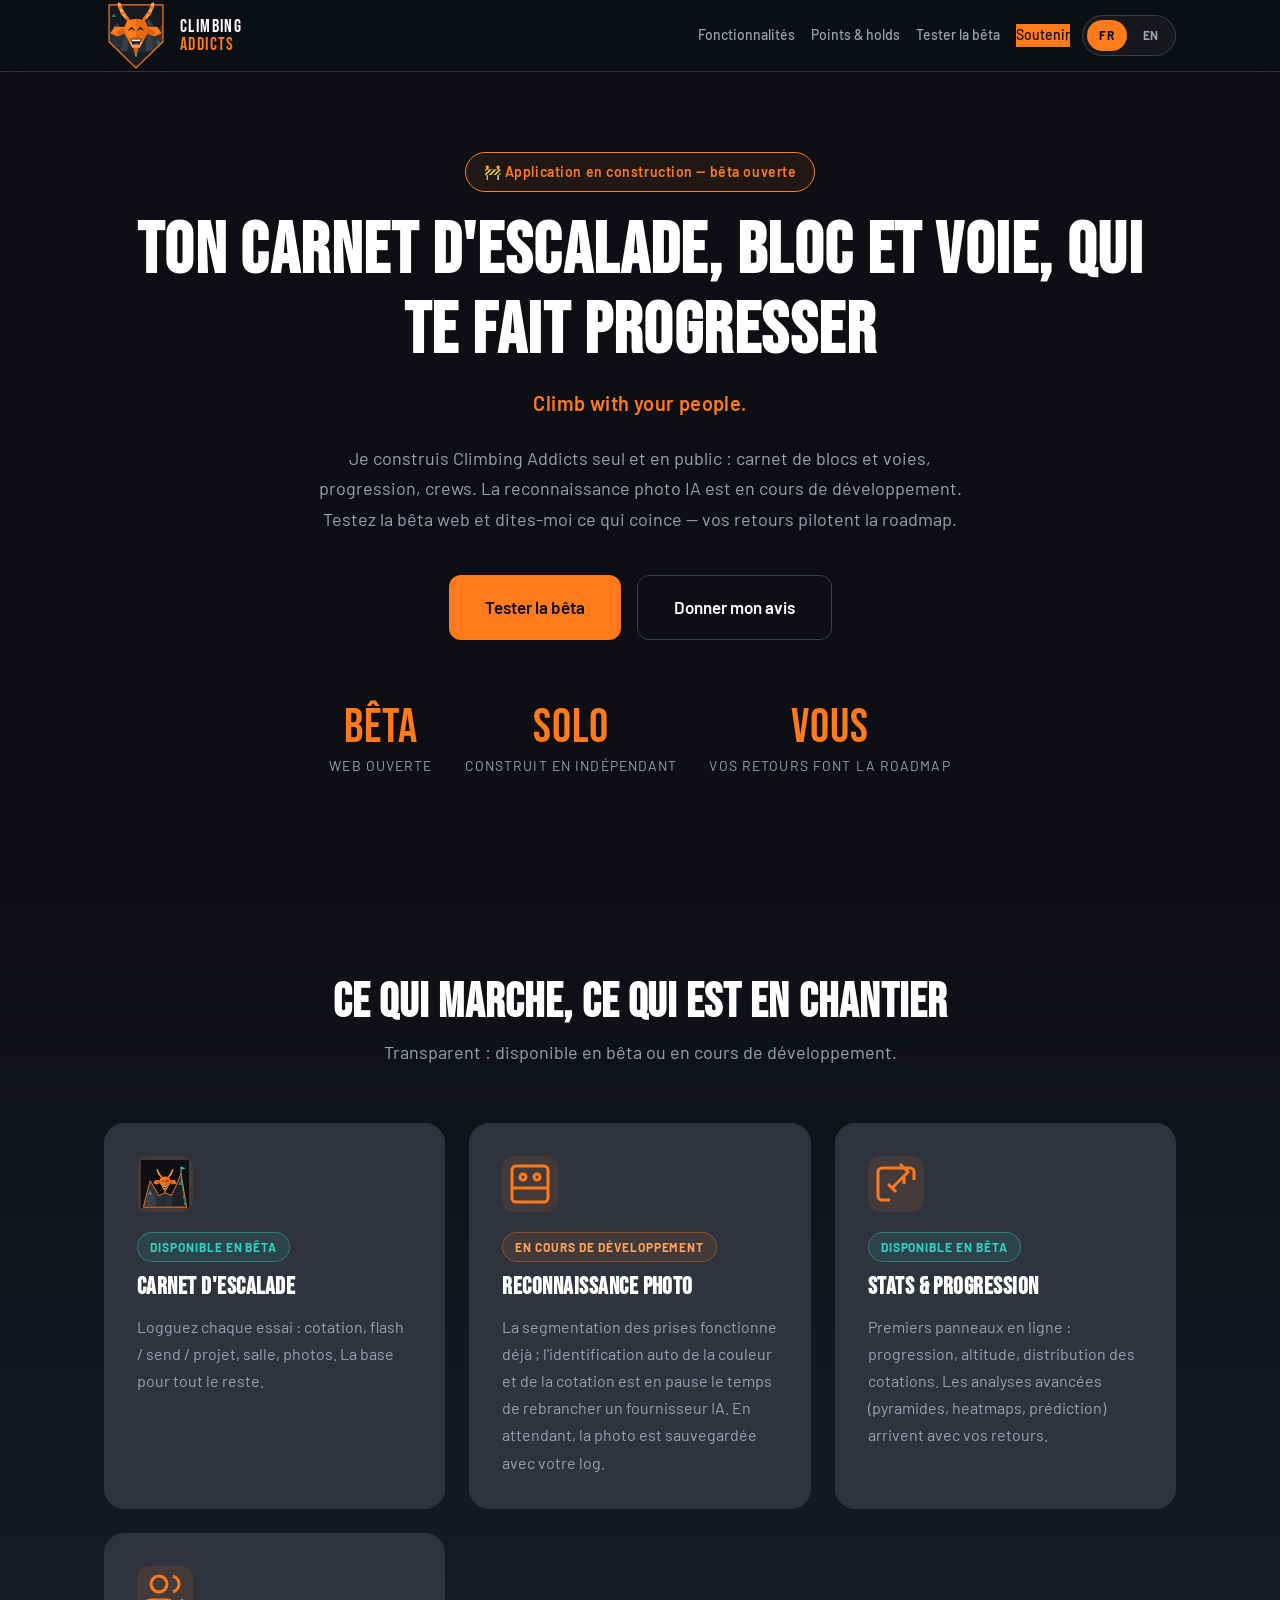
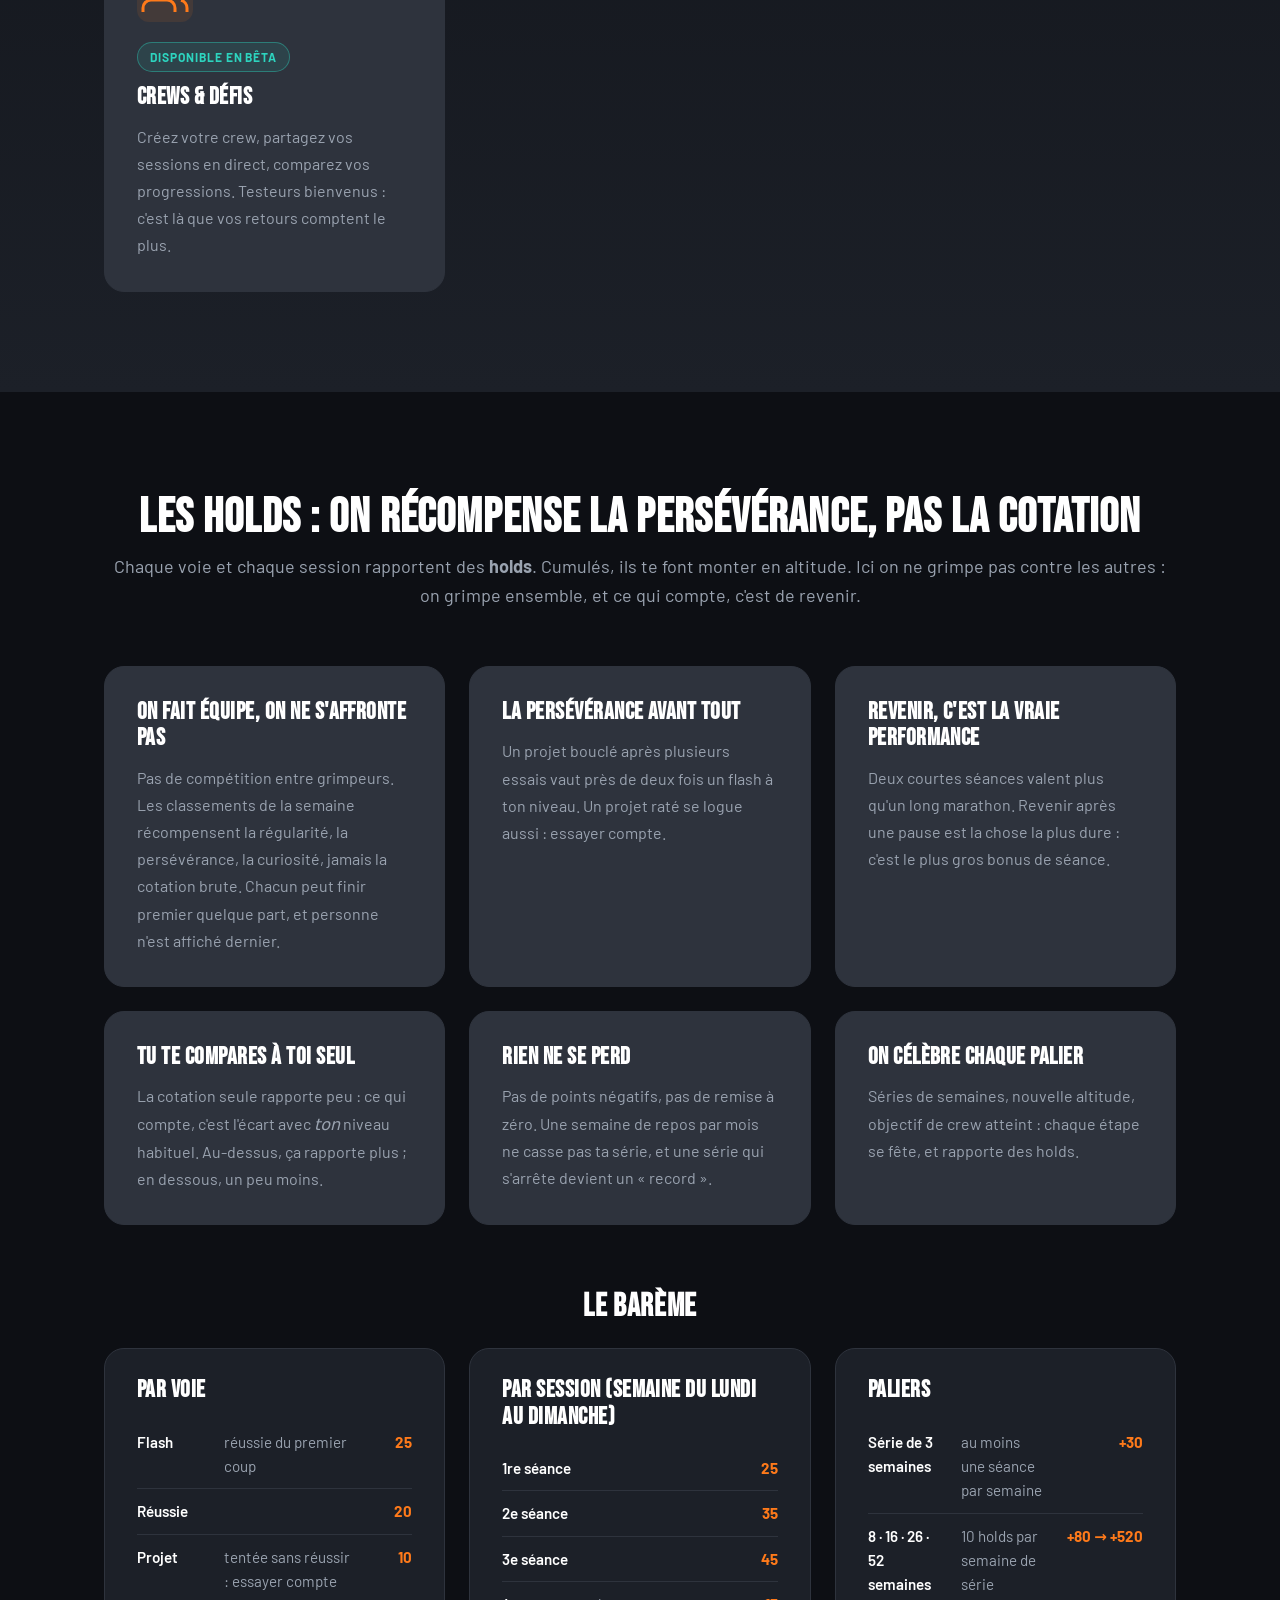
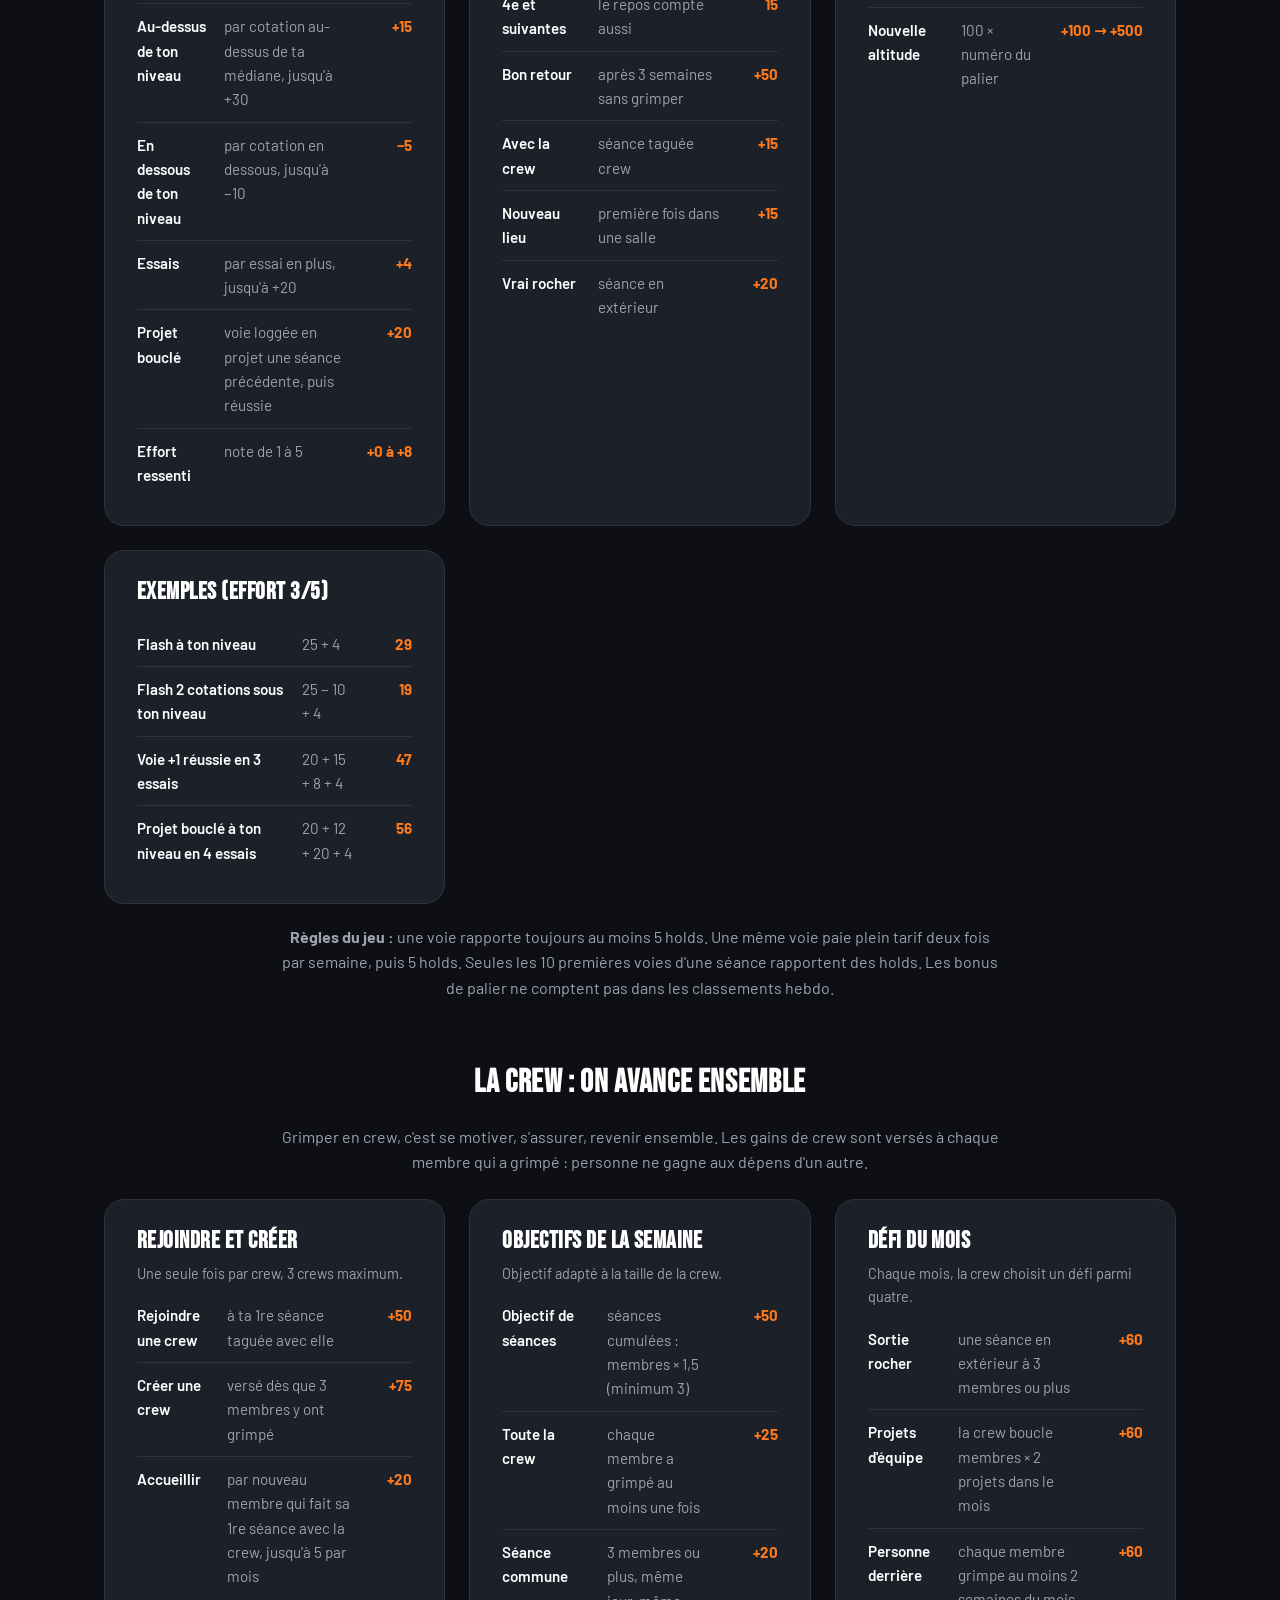
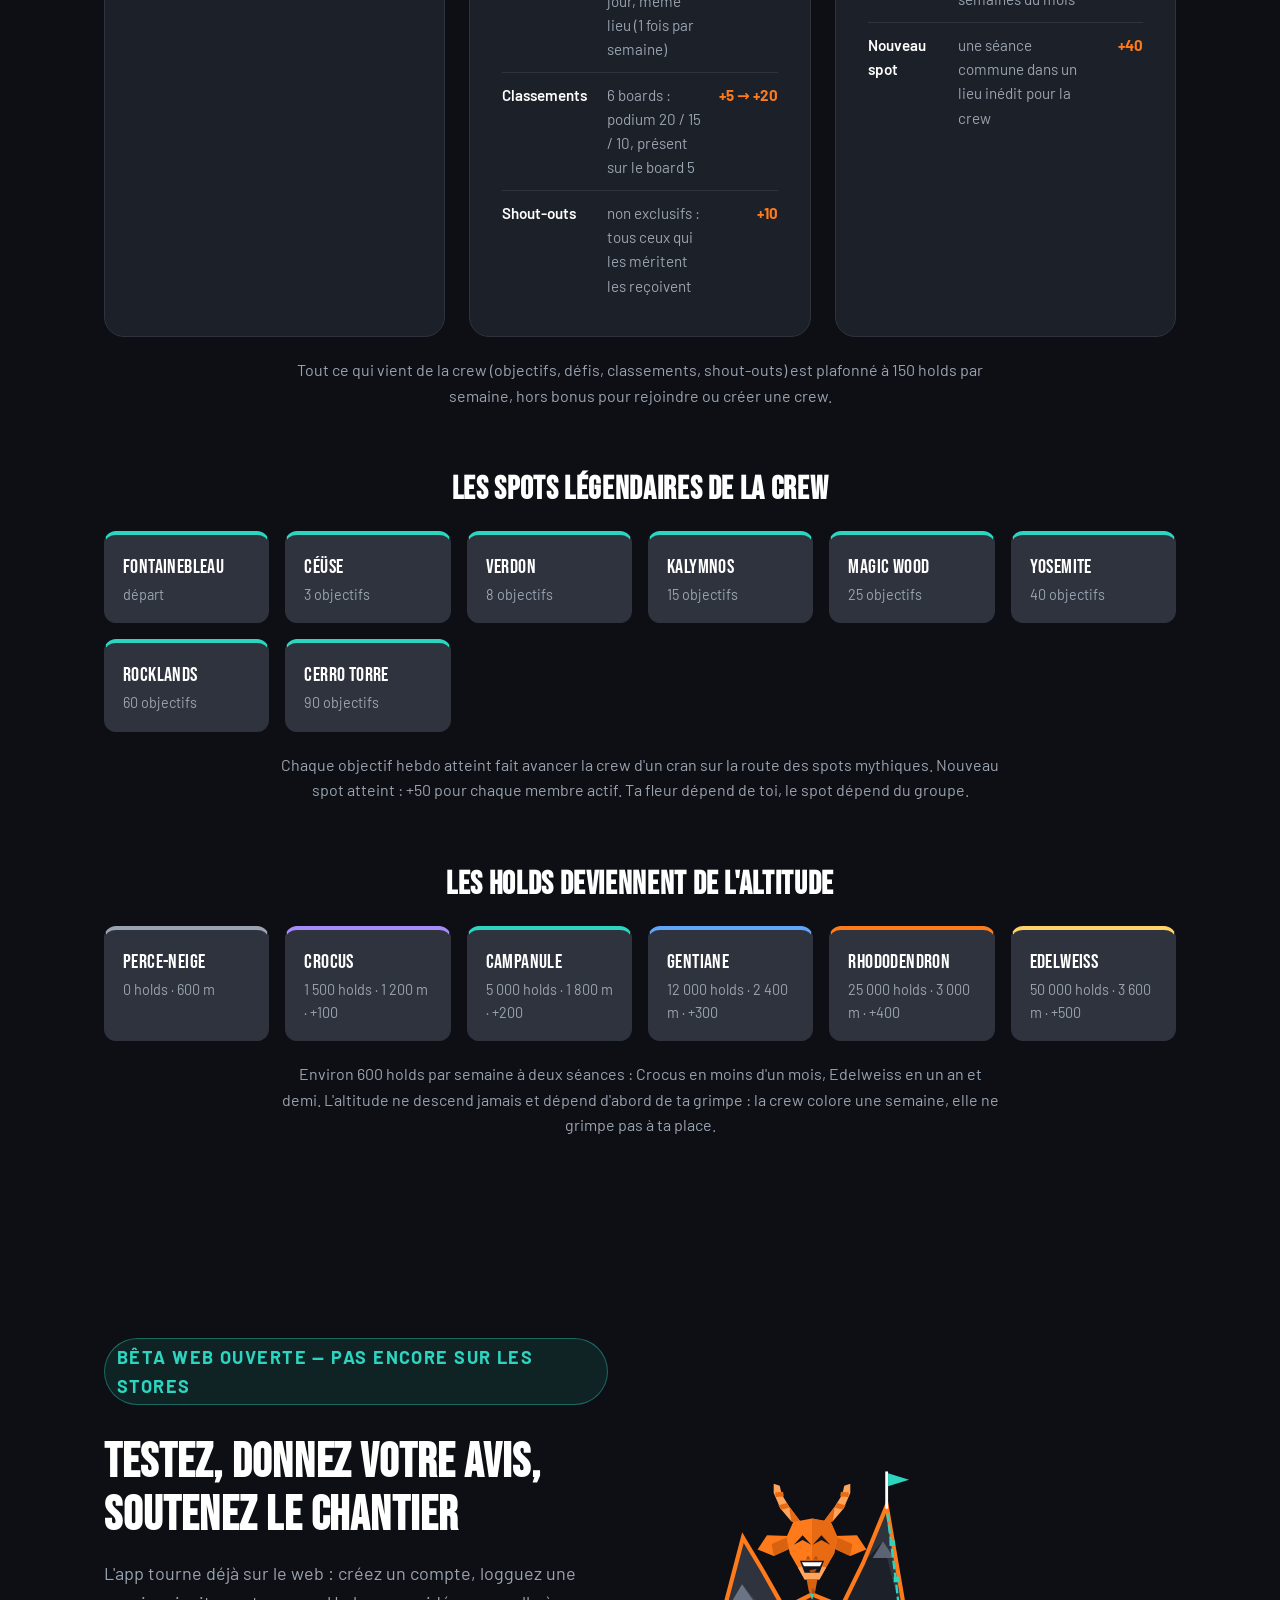
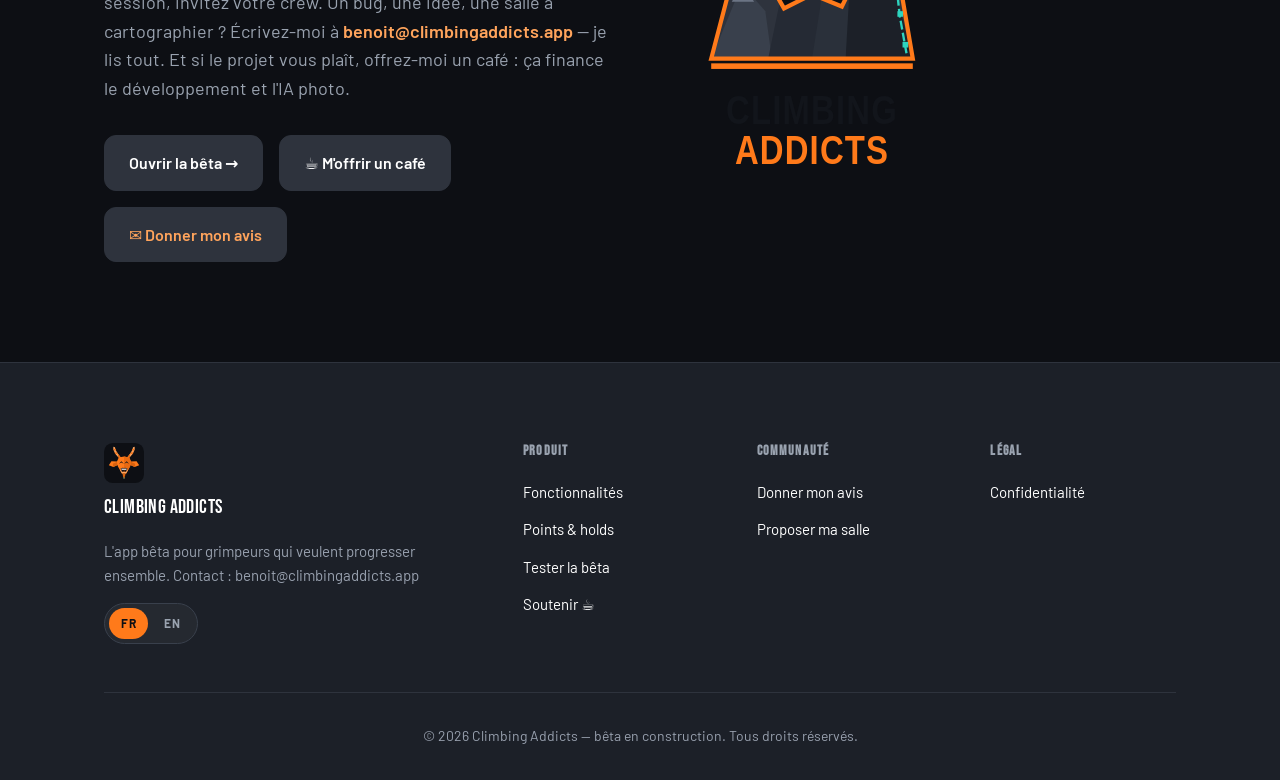
==== commit a45aba68: "Site: section Points & holds (philosophie, barème, crew), retrait du lien Blog - Philosophie : équip" ====
--- a/index.html
+++ b/index.html
@@ -73,7 +73,7 @@
       <div class="header-actions">
         <nav class="nav" id="primary-nav">
           <a href="#features" class="nav-link">Fonctionnalités</a>
-          <a href="blog/" class="nav-link">Blog</a>
+          <a href="#points" class="nav-link">Points &amp; holds</a>
           <a href="https://climbingaddicts.app" class="nav-link">Tester la bêta</a>
           <a href="#soutenir" class="nav-link btn-primary">Soutenir</a>
         </nav>
@@ -156,6 +156,164 @@
             <p>Créez votre crew, partagez vos sessions en direct, comparez vos progressions. Testeurs bienvenus : c'est là que vos retours comptent le plus.</p>
           </article>
         </div>
+      </div>
+    </section>
+
+    <section id="points" class="scoring">
+      <div class="container">
+        <header class="section-header">
+          <h2>Les holds : on récompense la persévérance, pas la cotation</h2>
+          <p>Chaque voie et chaque session rapportent des <strong>holds</strong>. Cumulés, ils te font monter en altitude. Ici on ne grimpe pas contre les autres : on grimpe ensemble, et ce qui compte, c'est de revenir.</p>
+        </header>
+
+        <div class="features-grid">
+          <article class="feature-card">
+            <h3>On fait équipe, on ne s'affronte pas</h3>
+            <p>Pas de compétition entre grimpeurs. Les classements de la semaine récompensent la régularité, la persévérance, la curiosité, jamais la cotation brute. Chacun peut finir premier quelque part, et personne n'est affiché dernier.</p>
+          </article>
+          <article class="feature-card">
+            <h3>La persévérance avant tout</h3>
+            <p>Un projet bouclé après plusieurs essais vaut près de deux fois un flash à ton niveau. Un projet raté se logue aussi : essayer compte.</p>
+          </article>
+          <article class="feature-card">
+            <h3>Revenir, c'est la vraie performance</h3>
+            <p>Deux courtes séances valent plus qu'un long marathon. Revenir après une pause est la chose la plus dure : c'est le plus gros bonus de séance.</p>
+          </article>
+          <article class="feature-card">
+            <h3>Tu te compares à toi seul</h3>
+            <p>La cotation seule rapporte peu : ce qui compte, c'est l'écart avec <em>ton</em> niveau habituel. Au-dessus, ça rapporte plus ; en dessous, un peu moins.</p>
+          </article>
+          <article class="feature-card">
+            <h3>Rien ne se perd</h3>
+            <p>Pas de points négatifs, pas de remise à zéro. Une semaine de repos par mois ne casse pas ta série, et une série qui s'arrête devient un « record ».</p>
+          </article>
+          <article class="feature-card">
+            <h3>On célèbre chaque palier</h3>
+            <p>Séries de semaines, nouvelle altitude, objectif de crew atteint : chaque étape se fête, et rapporte des holds.</p>
+          </article>
+        </div>
+
+        <h3 class="scoring-sub">Le barème</h3>
+        <div class="scoring-tables">
+          <div class="scoring-card">
+            <h3>Par voie</h3>
+            <table class="scoring-table">
+              <tbody>
+                <tr><th>Flash</th><td>réussie du premier coup</td><td class="pts">25</td></tr>
+                <tr><th>Réussie</th><td></td><td class="pts">20</td></tr>
+                <tr><th>Projet</th><td>tentée sans réussir : essayer compte</td><td class="pts">10</td></tr>
+                <tr><th>Au-dessus de ton niveau</th><td>par cotation au-dessus de ta médiane, jusqu'à +30</td><td class="pts">+15</td></tr>
+                <tr><th>En dessous de ton niveau</th><td>par cotation en dessous, jusqu'à −10</td><td class="pts">−5</td></tr>
+                <tr><th>Essais</th><td>par essai en plus, jusqu'à +20</td><td class="pts">+4</td></tr>
+                <tr><th>Projet bouclé</th><td>voie loggée en projet une séance précédente, puis réussie</td><td class="pts">+20</td></tr>
+                <tr><th>Effort ressenti</th><td>note de 1 à 5</td><td class="pts">+0 à +8</td></tr>
+              </tbody>
+            </table>
+          </div>
+          <div class="scoring-card">
+            <h3>Par session (semaine du lundi au dimanche)</h3>
+            <table class="scoring-table">
+              <tbody>
+                <tr><th>1re séance</th><td></td><td class="pts">25</td></tr>
+                <tr><th>2e séance</th><td></td><td class="pts">35</td></tr>
+                <tr><th>3e séance</th><td></td><td class="pts">45</td></tr>
+                <tr><th>4e et suivantes</th><td>le repos compte aussi</td><td class="pts">15</td></tr>
+                <tr><th>Bon retour</th><td>après 3 semaines sans grimper</td><td class="pts">+50</td></tr>
+                <tr><th>Avec la crew</th><td>séance taguée crew</td><td class="pts">+15</td></tr>
+                <tr><th>Nouveau lieu</th><td>première fois dans une salle</td><td class="pts">+15</td></tr>
+                <tr><th>Vrai rocher</th><td>séance en extérieur</td><td class="pts">+20</td></tr>
+              </tbody>
+            </table>
+          </div>
+          <div class="scoring-card">
+            <h3>Paliers</h3>
+            <table class="scoring-table">
+              <tbody>
+                <tr><th>Série de 3 semaines</th><td>au moins une séance par semaine</td><td class="pts">+30</td></tr>
+                <tr><th>8 · 16 · 26 · 52 semaines</th><td>10 holds par semaine de série</td><td class="pts">+80 → +520</td></tr>
+                <tr><th>Nouvelle altitude</th><td>100 × numéro du palier</td><td class="pts">+100 → +500</td></tr>
+              </tbody>
+            </table>
+          </div>
+          <div class="scoring-card">
+            <h3>Exemples (effort 3/5)</h3>
+            <table class="scoring-table">
+              <tbody>
+                <tr><th>Flash à ton niveau</th><td>25 + 4</td><td class="pts">29</td></tr>
+                <tr><th>Flash 2 cotations sous ton niveau</th><td>25 − 10 + 4</td><td class="pts">19</td></tr>
+                <tr><th>Voie +1 réussie en 3 essais</th><td>20 + 15 + 8 + 4</td><td class="pts">47</td></tr>
+                <tr><th>Projet bouclé à ton niveau en 4 essais</th><td>20 + 12 + 20 + 4</td><td class="pts">56</td></tr>
+              </tbody>
+            </table>
+          </div>
+        </div>
+        <p class="scoring-note"><strong>Règles du jeu :</strong> une voie rapporte toujours au moins 5 holds. Une même voie paie plein tarif deux fois par semaine, puis 5 holds. Seules les 10 premières voies d'une séance rapportent des holds. Les bonus de palier ne comptent pas dans les classements hebdo.</p>
+
+        <h3 class="scoring-sub">La crew : on avance ensemble</h3>
+        <p class="scoring-note scoring-lead">Grimper en crew, c'est se motiver, s'assurer, revenir ensemble. Les gains de crew sont versés à chaque membre qui a grimpé : personne ne gagne aux dépens d'un autre.</p>
+        <div class="scoring-tables">
+          <div class="scoring-card">
+            <h3>Rejoindre et créer</h3>
+            <p class="scoring-card-sub">Une seule fois par crew, 3 crews maximum.</p>
+            <table class="scoring-table">
+              <tbody>
+                <tr><th>Rejoindre une crew</th><td>à ta 1re séance taguée avec elle</td><td class="pts">+50</td></tr>
+                <tr><th>Créer une crew</th><td>versé dès que 3 membres y ont grimpé</td><td class="pts">+75</td></tr>
+                <tr><th>Accueillir</th><td>par nouveau membre qui fait sa 1re séance avec la crew, jusqu'à 5 par mois</td><td class="pts">+20</td></tr>
+              </tbody>
+            </table>
+          </div>
+          <div class="scoring-card">
+            <h3>Objectifs de la semaine</h3>
+            <p class="scoring-card-sub">Objectif adapté à la taille de la crew.</p>
+            <table class="scoring-table">
+              <tbody>
+                <tr><th>Objectif de séances</th><td>séances cumulées : membres × 1,5 (minimum 3)</td><td class="pts">+50</td></tr>
+                <tr><th>Toute la crew</th><td>chaque membre a grimpé au moins une fois</td><td class="pts">+25</td></tr>
+                <tr><th>Séance commune</th><td>3 membres ou plus, même jour, même lieu (1 fois par semaine)</td><td class="pts">+20</td></tr>
+                <tr><th>Classements</th><td>6 boards : podium 20 / 15 / 10, présent sur le board 5</td><td class="pts">+5 → +20</td></tr>
+                <tr><th>Shout-outs</th><td>non exclusifs : tous ceux qui les méritent les reçoivent</td><td class="pts">+10</td></tr>
+              </tbody>
+            </table>
+          </div>
+          <div class="scoring-card">
+            <h3>Défi du mois</h3>
+            <p class="scoring-card-sub">Chaque mois, la crew choisit un défi parmi quatre.</p>
+            <table class="scoring-table">
+              <tbody>
+                <tr><th>Sortie rocher</th><td>une séance en extérieur à 3 membres ou plus</td><td class="pts">+60</td></tr>
+                <tr><th>Projets d'équipe</th><td>la crew boucle membres × 2 projets dans le mois</td><td class="pts">+60</td></tr>
+                <tr><th>Personne derrière</th><td>chaque membre grimpe au moins 2 semaines du mois</td><td class="pts">+60</td></tr>
+                <tr><th>Nouveau spot</th><td>une séance commune dans un lieu inédit pour la crew</td><td class="pts">+40</td></tr>
+              </tbody>
+            </table>
+          </div>
+        </div>
+        <p class="scoring-note">Tout ce qui vient de la crew (objectifs, défis, classements, shout-outs) est plafonné à 150 holds par semaine, hors bonus pour rejoindre ou créer une crew.</p>
+
+        <h3 class="scoring-sub">Les spots légendaires de la crew</h3>
+        <div class="altitude-list">
+          <div class="altitude-step" style="--tier:#2DD4BF"><strong>Fontainebleau</strong><span>départ</span></div>
+          <div class="altitude-step" style="--tier:#2DD4BF"><strong>Céüse</strong><span>3 objectifs</span></div>
+          <div class="altitude-step" style="--tier:#2DD4BF"><strong>Verdon</strong><span>8 objectifs</span></div>
+          <div class="altitude-step" style="--tier:#2DD4BF"><strong>Kalymnos</strong><span>15 objectifs</span></div>
+          <div class="altitude-step" style="--tier:#2DD4BF"><strong>Magic Wood</strong><span>25 objectifs</span></div>
+          <div class="altitude-step" style="--tier:#2DD4BF"><strong>Yosemite</strong><span>40 objectifs</span></div>
+          <div class="altitude-step" style="--tier:#2DD4BF"><strong>Rocklands</strong><span>60 objectifs</span></div>
+          <div class="altitude-step" style="--tier:#2DD4BF"><strong>Cerro Torre</strong><span>90 objectifs</span></div>
+        </div>
+        <p class="scoring-note">Chaque objectif hebdo atteint fait avancer la crew d'un cran sur la route des spots mythiques. Nouveau spot atteint : +50 pour chaque membre actif. Ta fleur dépend de toi, le spot dépend du groupe.</p>
+
+        <h3 class="scoring-sub">Les holds deviennent de l'altitude</h3>
+        <div class="altitude-list">
+          <div class="altitude-step" style="--tier:#9AA3B2"><strong>Perce-neige</strong><span>0 holds · 600 m</span></div>
+          <div class="altitude-step" style="--tier:#A78BFA"><strong>Crocus</strong><span>1 500 holds · 1 200 m · +100</span></div>
+          <div class="altitude-step" style="--tier:#2DD4BF"><strong>Campanule</strong><span>5 000 holds · 1 800 m · +200</span></div>
+          <div class="altitude-step" style="--tier:#60A5FA"><strong>Gentiane</strong><span>12 000 holds · 2 400 m · +300</span></div>
+          <div class="altitude-step" style="--tier:#FF7A1A"><strong>Rhododendron</strong><span>25 000 holds · 3 000 m · +400</span></div>
+          <div class="altitude-step" style="--tier:#FFD166"><strong>Edelweiss</strong><span>50 000 holds · 3 600 m · +500</span></div>
+        </div>
+        <p class="scoring-note">Environ 600 holds par semaine à deux séances : Crocus en moins d'un mois, Edelweiss en un an et demi. L'altitude ne descend jamais et dépend d'abord de ta grimpe : la crew colore une semaine, elle ne grimpe pas à ta place.</p>
       </div>
     </section>
 
@@ -212,6 +370,7 @@
           <h4>Produit</h4>
           <ul>
             <li><a href="#features">Fonctionnalités</a></li>
+            <li><a href="#points">Points &amp; holds</a></li>
             <li><a href="https://climbingaddicts.app">Tester la bêta</a></li>
             <li><a href="https://buymeacoffee.com/benoitdhennin" target="_blank" rel="noopener">Soutenir ☕</a></li>
           </ul>
@@ -219,7 +378,6 @@
         <nav class="footer-nav">
           <h4>Communauté</h4>
           <ul>
-            <li><a href="blog/">Blog</a></li>
             <li><a href="mailto:benoit@climbingaddicts.app">Donner mon avis</a></li>
             <li><a href="mailto:benoit@climbingaddicts.app">Proposer ma salle</a></li>
           </ul>
--- a/assets/css/style.css
+++ b/assets/css/style.css
@@ -202,4 +202,24 @@
   html { scroll-behavior: auto; }
   html.js .will-reveal { opacity: 1; transform: none; transition: none; }
   *, *::before, *::after { animation-duration: 0.01ms !important; transition-duration: 0.01ms !important; }
-}+}
+/* Système de points : holds, barèmes, philosophie */
+.scoring { padding: 100px 0; }
+.scoring-sub { font-size: clamp(1.5rem, 2.5vw, 2rem); margin: 64px 0 24px; text-align: center; }
+.scoring-note { color: var(--fg-muted); text-align: center; max-width: 720px; margin: 20px auto 0; }
+.scoring-tables { display: grid; grid-template-columns: repeat(auto-fit, minmax(320px, 1fr)); gap: 24px; }
+.scoring-card { background: var(--bg-elevated); border: 1px solid var(--border); border-radius: var(--radius-lg); padding: 28px 32px; }
+.scoring-card h3 { margin-bottom: 16px; }
+.scoring-table { width: 100%; border-collapse: collapse; font-size: 0.95rem; }
+.scoring-table th, .scoring-table td { text-align: left; padding: 10px 0; border-bottom: 1px solid var(--border); vertical-align: top; }
+.scoring-table tr:last-child th, .scoring-table tr:last-child td { border-bottom: none; }
+.scoring-table th { font-weight: 600; padding-right: 16px; }
+.scoring-table td { color: var(--fg-muted); }
+.scoring-table .pts { min-width: 3.5rem; color: var(--accent); font-weight: 700; white-space: nowrap; text-align: right; padding-left: 16px; }
+.altitude-list { display: grid; grid-template-columns: repeat(auto-fit, minmax(150px, 1fr)); gap: 16px; }
+.altitude-step { background: var(--bg-card); border: 1px solid var(--border); border-top: 4px solid var(--tier, var(--accent)); border-radius: var(--radius-md); padding: 16px 18px; }
+.altitude-step strong { display: block; font-family: 'Bebas Neue', sans-serif; font-size: 1.25rem; letter-spacing: 0.02em; font-weight: 400; }
+.altitude-step span { display: block; color: var(--fg-muted); font-size: 0.9rem; }
+@media (max-width: 768px) { .scoring { padding: 60px 0; } }
+.scoring-card-sub { color: var(--fg-muted); font-size: 0.9rem; margin: -8px 0 8px; }
+.scoring-lead { margin: 0 auto 24px; }
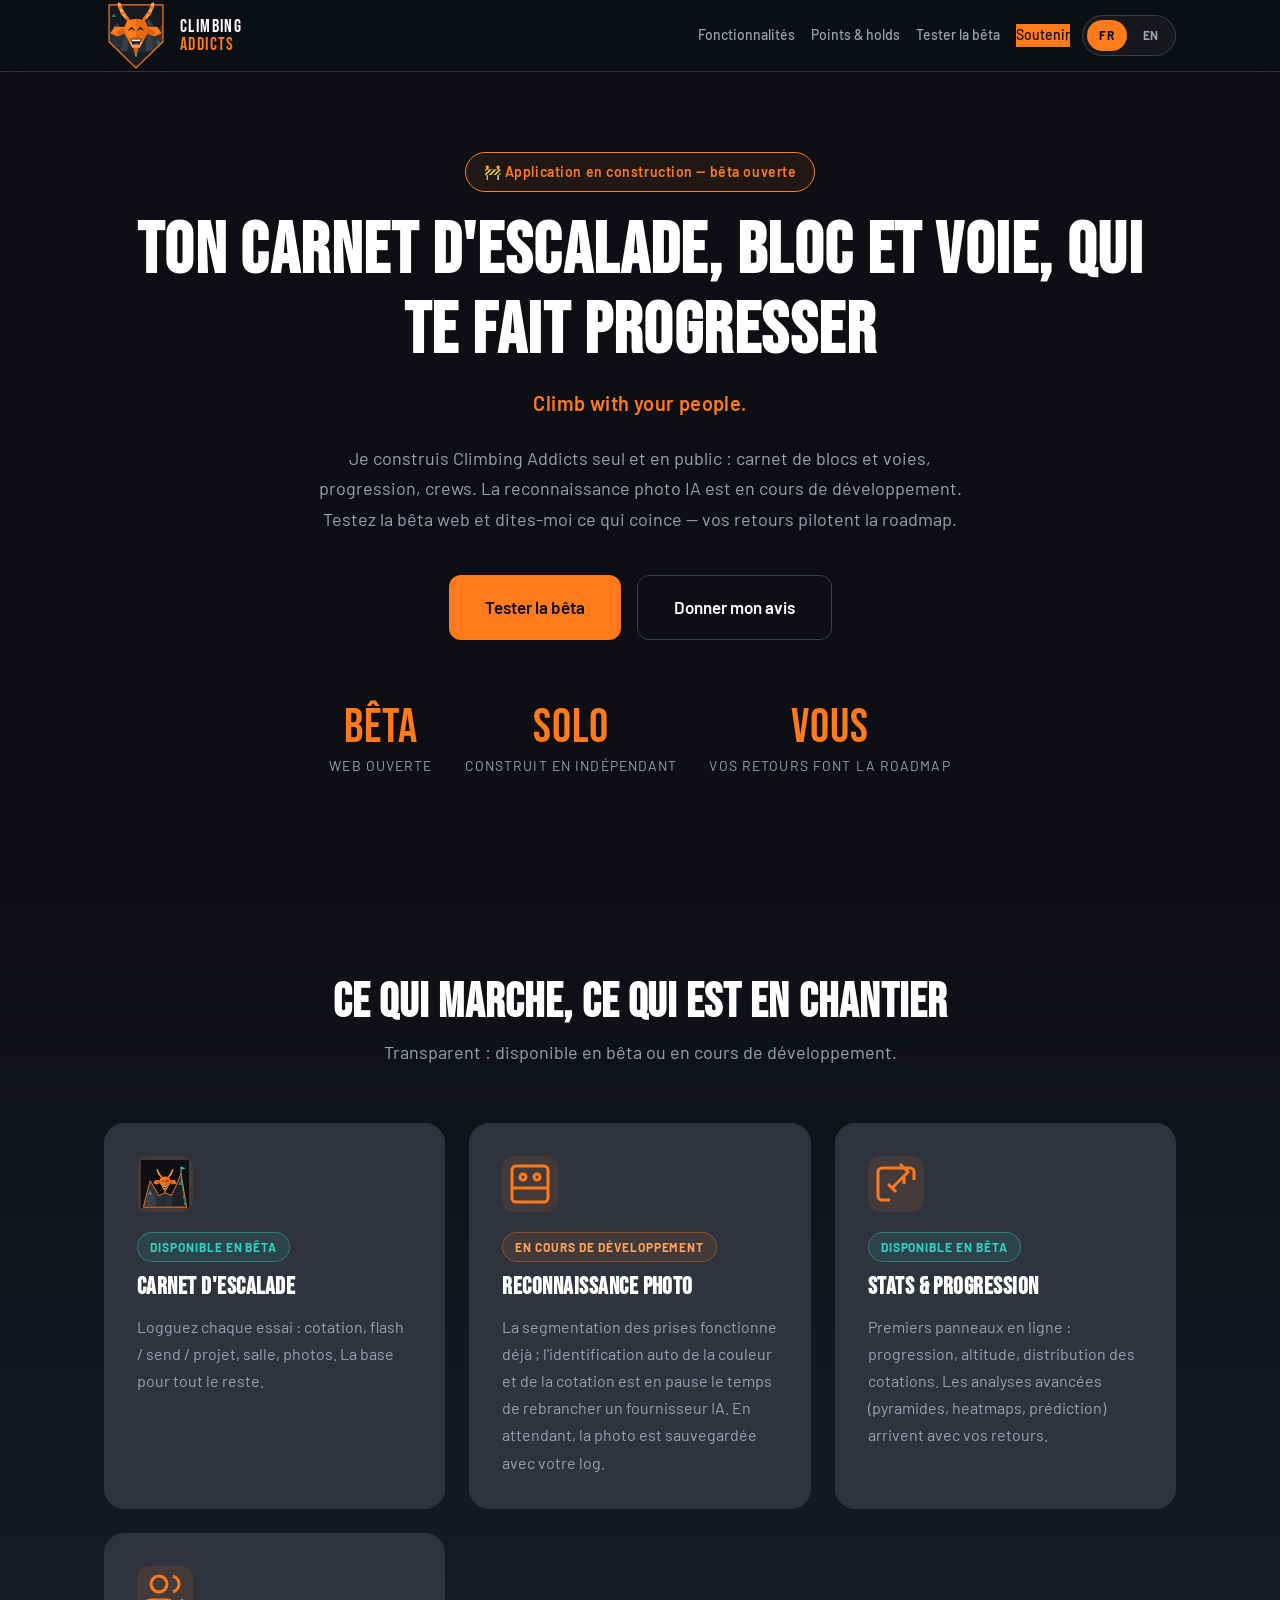
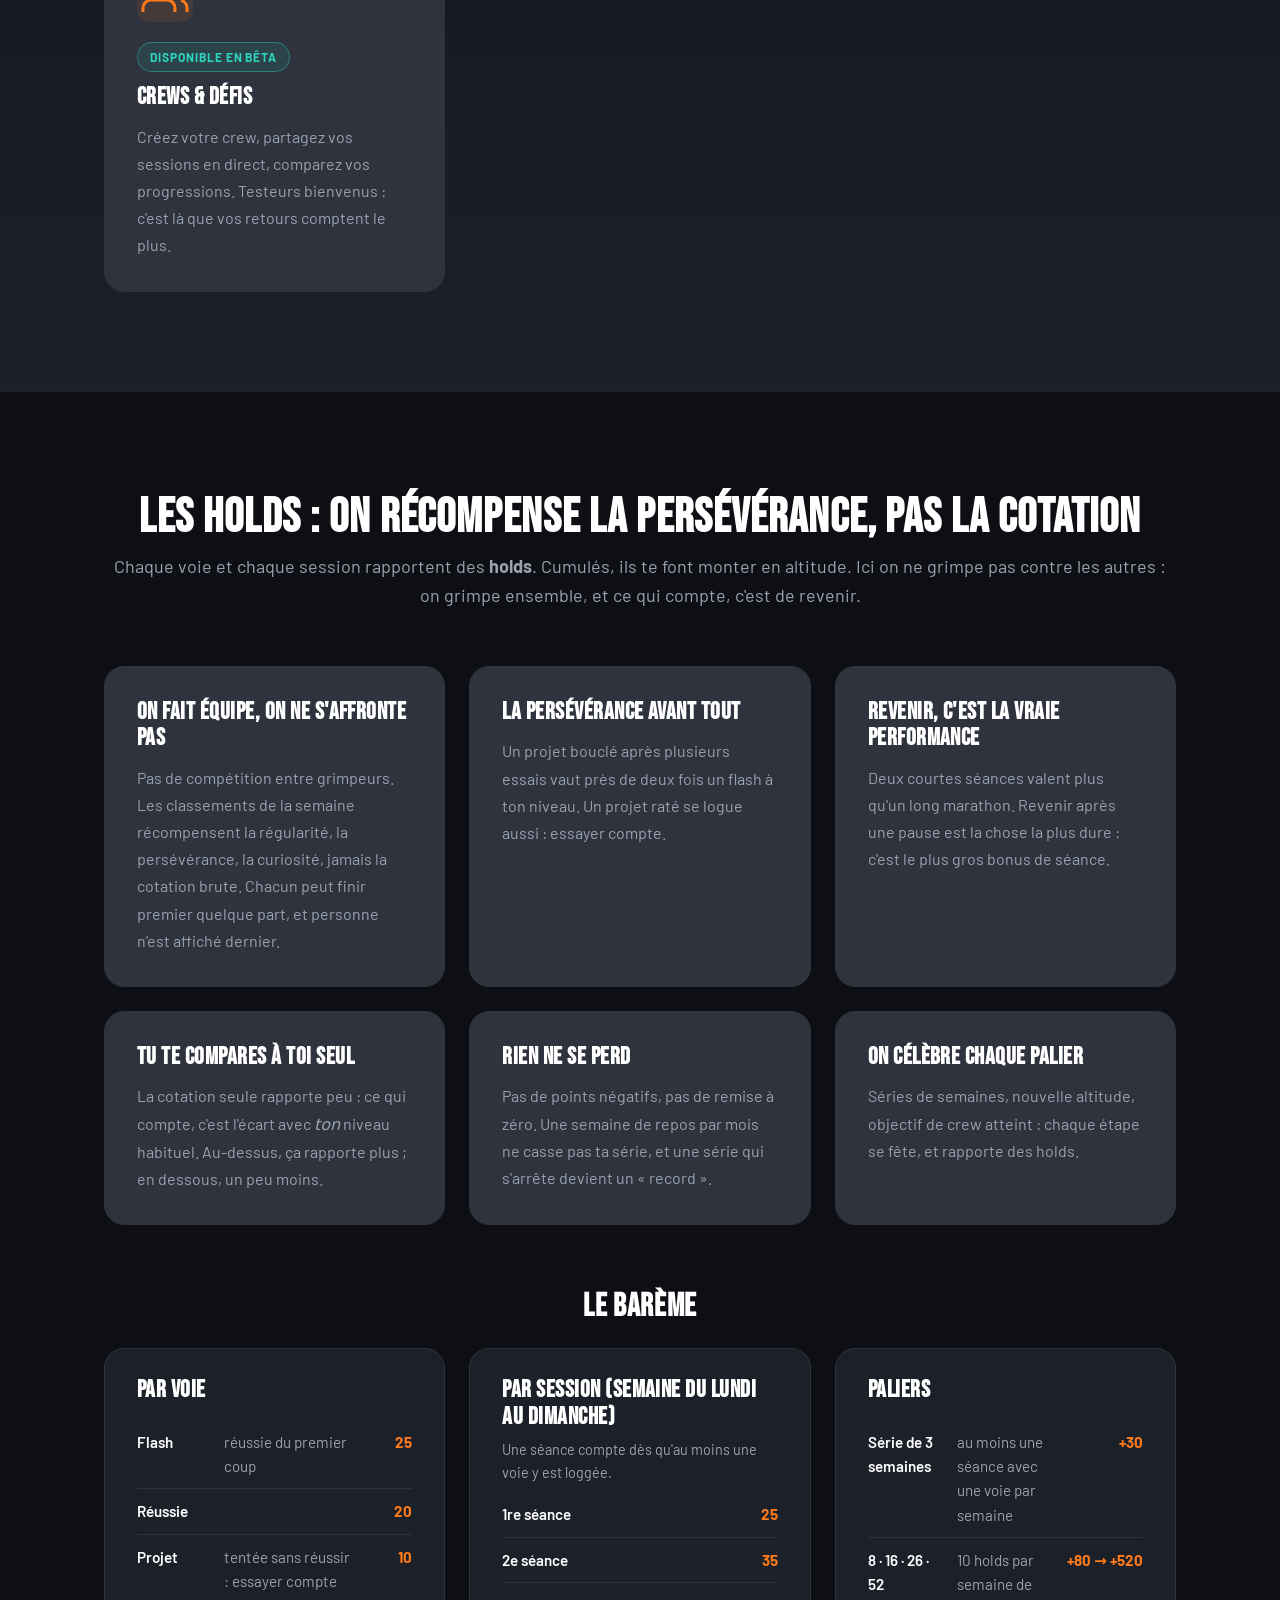
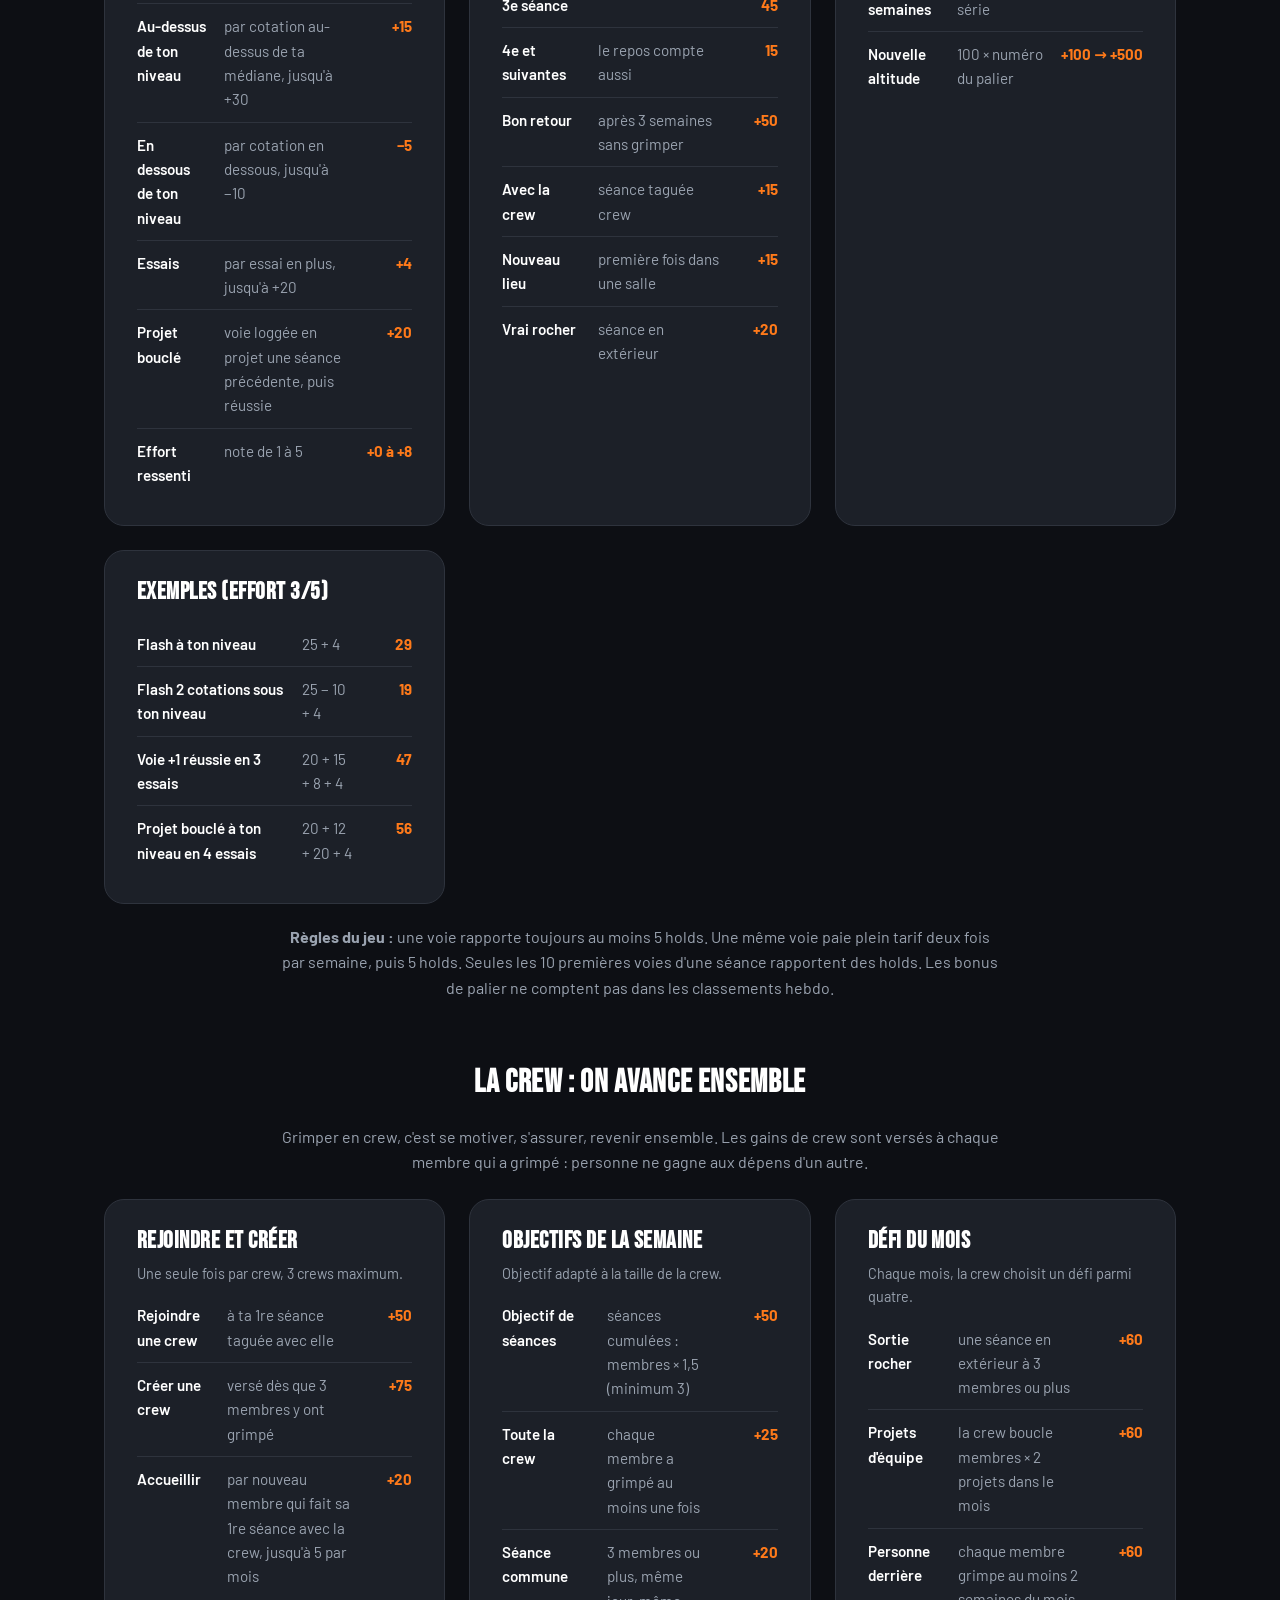
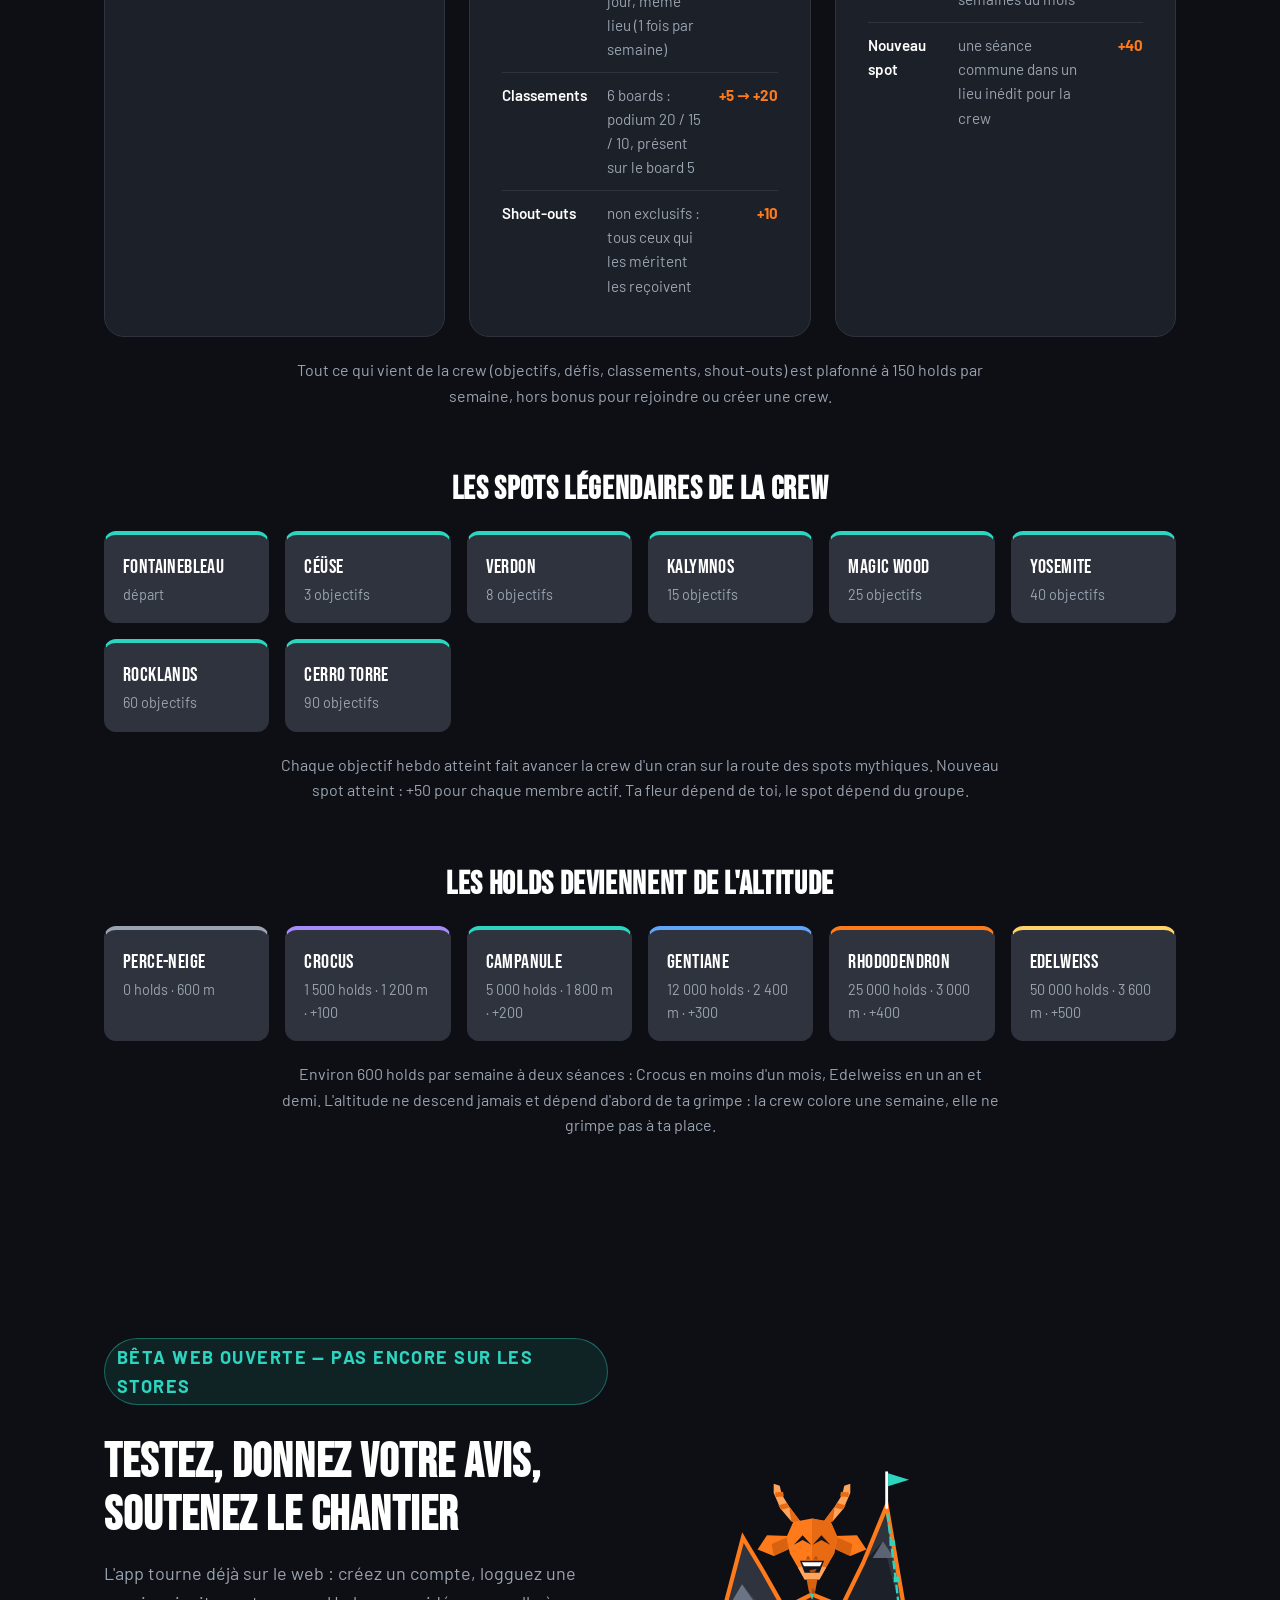
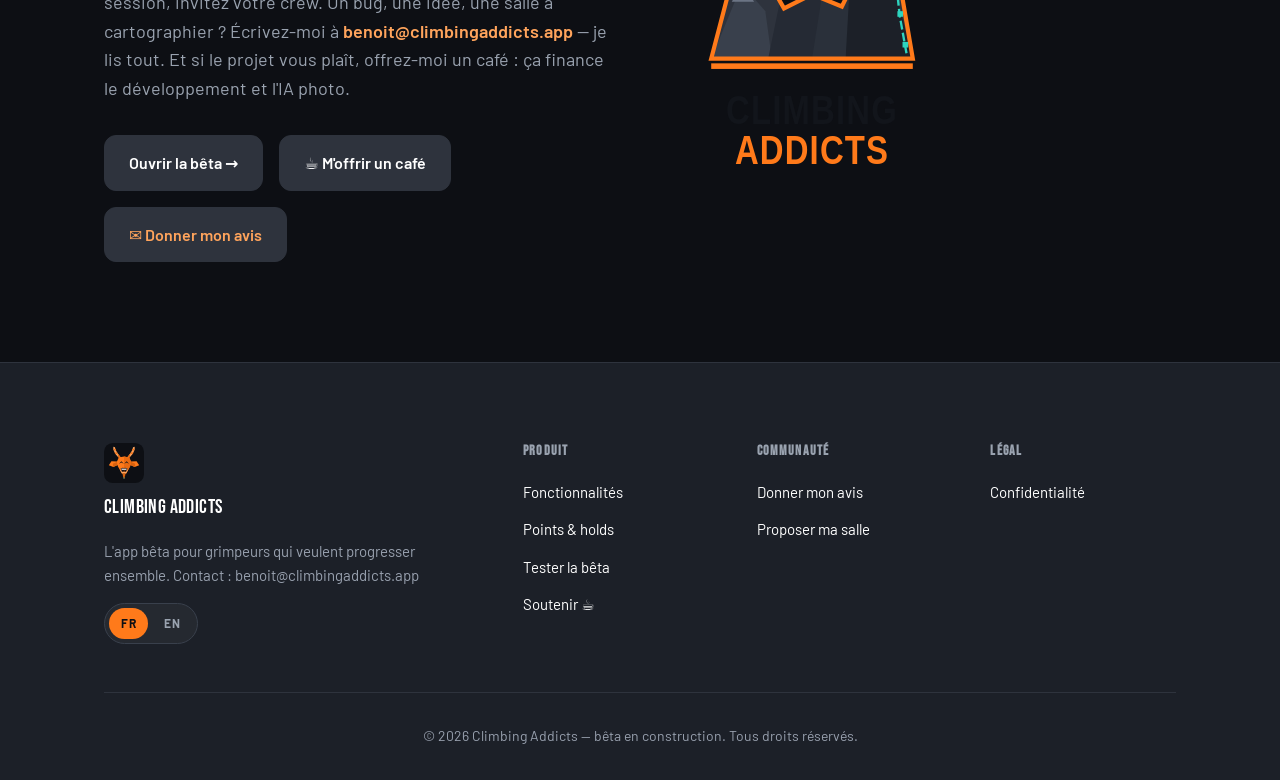
==== commit f9e58139: "Site : une séance compte dès qu'une voie y est loggée (FR/EN) ; barème marqué aligné avec l'app Co-A" ====
--- a/index.html
+++ b/index.html
@@ -5,12 +5,12 @@
   <meta name="viewport" content="width=device-width, initial-scale=1">
   <title>Climbing Addicts — Bêta ouverte : carnet de progression en escalade</title>
   <meta name="description" content="Climbing Addicts est en construction : bêta web ouverte pour logger blocs et voies, suivre sa progression et grimper en crew. La reconnaissance photo IA est en cours de développement. Testez et donnez votre avis.">
-  <link rel="canonical" href="https://climbing-addicts.pages.dev/">
+  <link rel="canonical" href="https://www.climbingaddicts.app/">
   <meta property="og:type" content="website">
-  <meta property="og:url" content="https://climbing-addicts.pages.dev/">
+  <meta property="og:url" content="https://www.climbingaddicts.app/">
   <meta property="og:title" content="Climbing Addicts — Bêta ouverte : carnet de progression en escalade">
   <meta property="og:description" content="Application en construction, bêta ouverte : carnet de voies, progression, crews. Photo IA en cours de dev. Vos retours pilotent la roadmap.">
-  <meta property="og:image" content="https://climbing-addicts.pages.dev/assets/images/og-cover.png">
+  <meta property="og:image" content="https://www.climbingaddicts.app/assets/images/og-cover.png">
   <meta property="og:image:width" content="1200">
   <meta property="og:image:height" content="630">
   <meta property="og:image:alt" content="Climbing Addicts — carnet d'escalade, bloc et voie, bêta ouverte">
@@ -20,12 +20,12 @@
   <meta name="twitter:card" content="summary_large_image">
   <meta name="twitter:title" content="Climbing Addicts — Bêta ouverte : carnet de progression en escalade">
   <meta name="twitter:description" content="Application en construction, bêta ouverte : carnet de voies, progression, crews. Photo IA en cours de dev. Vos retours pilotent la roadmap.">
-  <meta name="twitter:image" content="https://climbing-addicts.pages.dev/assets/images/og-cover.png">
+  <meta name="twitter:image" content="https://www.climbingaddicts.app/assets/images/og-cover.png">
   <meta name="twitter:image:alt" content="Climbing Addicts — carnet d'escalade, bloc et voie, bêta ouverte">
   <!-- SEO multilingue : URLs dédiées par langue, contenu pré-rendu sans JS -->
-  <link rel="alternate" hreflang="fr" href="https://climbing-addicts.pages.dev/">
-  <link rel="alternate" hreflang="en" href="https://climbing-addicts.pages.dev/en/">
-  <link rel="alternate" hreflang="x-default" href="https://climbing-addicts.pages.dev/">
+  <link rel="alternate" hreflang="fr" href="https://www.climbingaddicts.app/">
+  <link rel="alternate" hreflang="en" href="https://www.climbingaddicts.app/en/">
+  <link rel="alternate" hreflang="x-default" href="https://www.climbingaddicts.app/">
   <link rel="icon" type="image/svg+xml" href="assets/images/favicon.svg">
   <link rel="icon" type="image/png" sizes="32x32" href="assets/images/favicon-32.png">
   <link rel="apple-touch-icon" sizes="180x180" href="assets/images/apple-touch-icon.png">
@@ -47,13 +47,13 @@
         "applicationCategory": "SportsApplication",
         "operatingSystem": "Web",
         "inLanguage": "fr",
-        "url": "https://climbing-addicts.pages.dev/",
+        "url": "https://www.climbingaddicts.app/",
         "offers": { "@type": "Offer", "price": "0", "priceCurrency": "EUR" }
       },
       {
         "@type": "WebSite",
         "name": "Climbing Addicts",
-        "url": "https://climbing-addicts.pages.dev/",
+        "url": "https://www.climbingaddicts.app/",
         "inLanguage": "fr"
       }
     ]
@@ -212,6 +212,7 @@
           </div>
           <div class="scoring-card">
             <h3>Par session (semaine du lundi au dimanche)</h3>
+            <p class="scoring-card-sub">Une séance compte dès qu'au moins une voie y est loggée.</p>
             <table class="scoring-table">
               <tbody>
                 <tr><th>1re séance</th><td></td><td class="pts">25</td></tr>
@@ -229,7 +230,7 @@
             <h3>Paliers</h3>
             <table class="scoring-table">
               <tbody>
-                <tr><th>Série de 3 semaines</th><td>au moins une séance par semaine</td><td class="pts">+30</td></tr>
+                <tr><th>Série de 3 semaines</th><td>au moins une séance avec une voie par semaine</td><td class="pts">+30</td></tr>
                 <tr><th>8 · 16 · 26 · 52 semaines</th><td>10 holds par semaine de série</td><td class="pts">+80 → +520</td></tr>
                 <tr><th>Nouvelle altitude</th><td>100 × numéro du palier</td><td class="pts">+100 → +500</td></tr>
               </tbody>
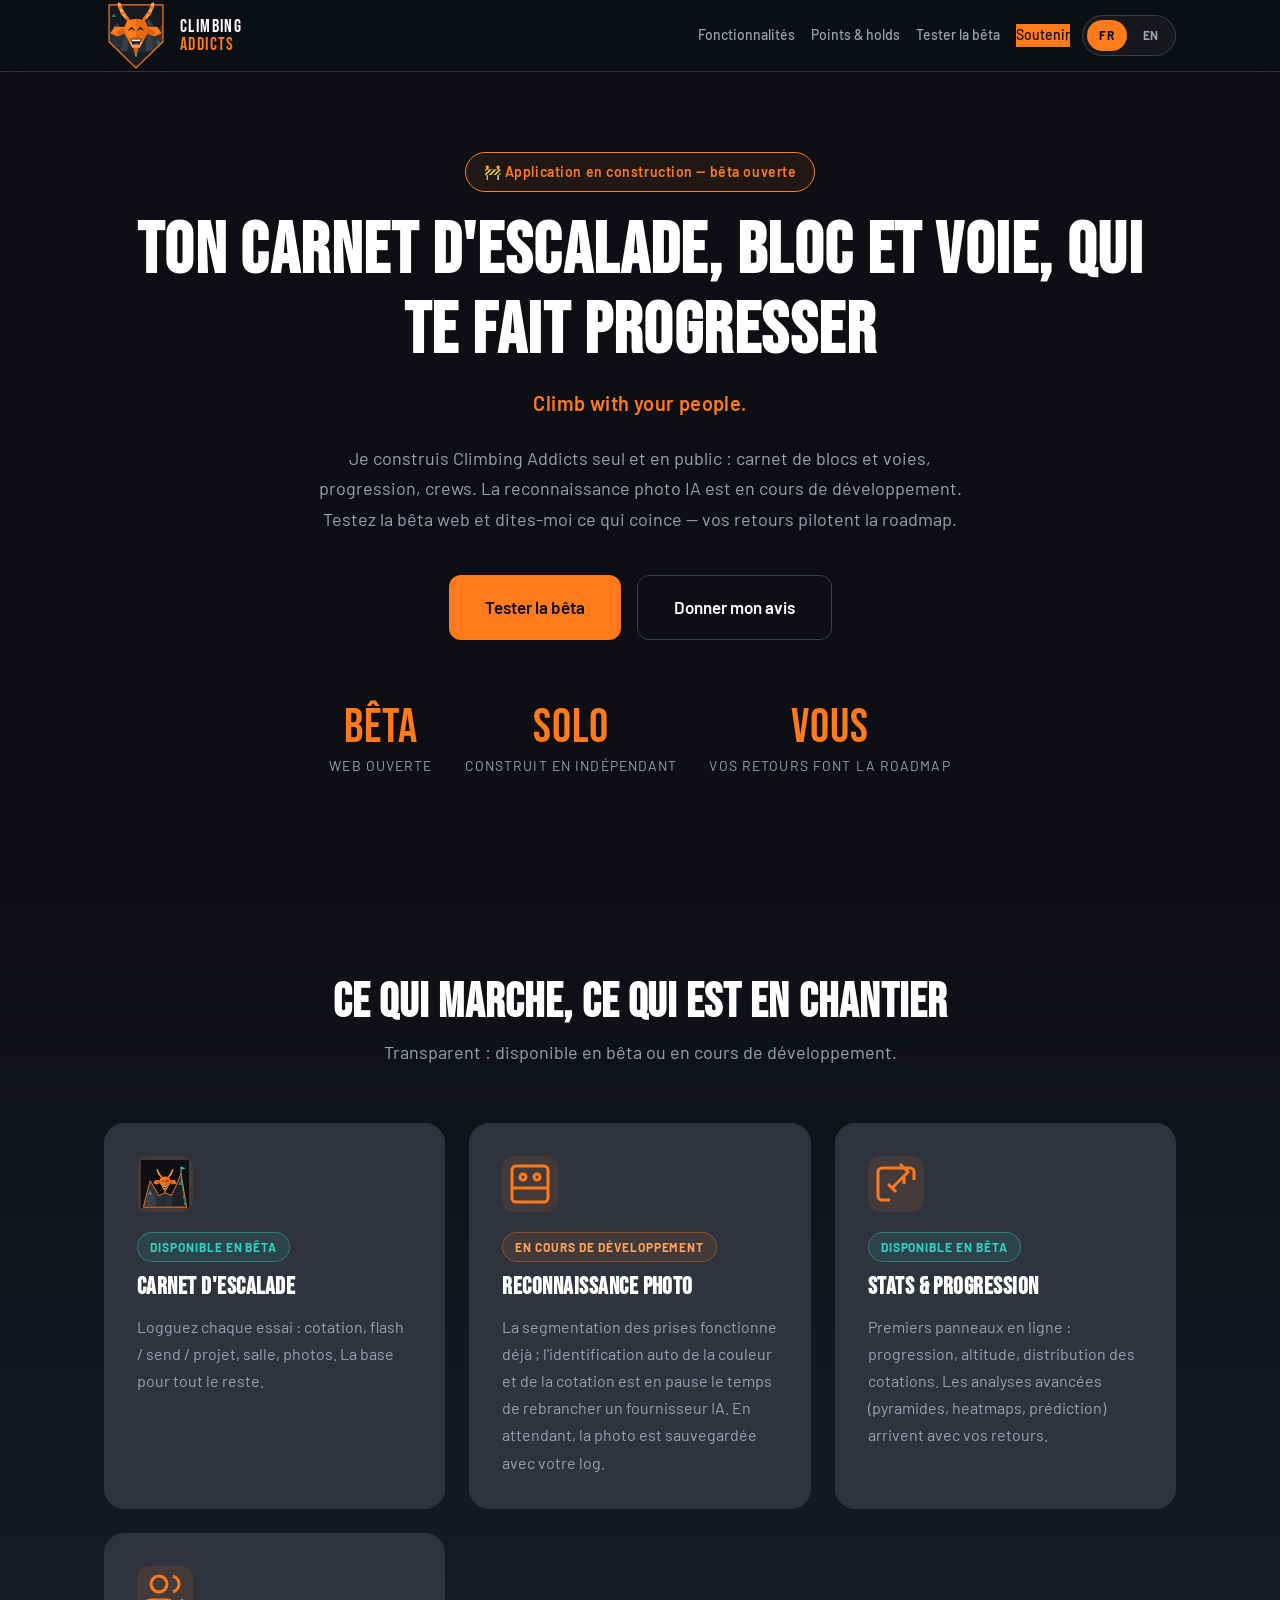
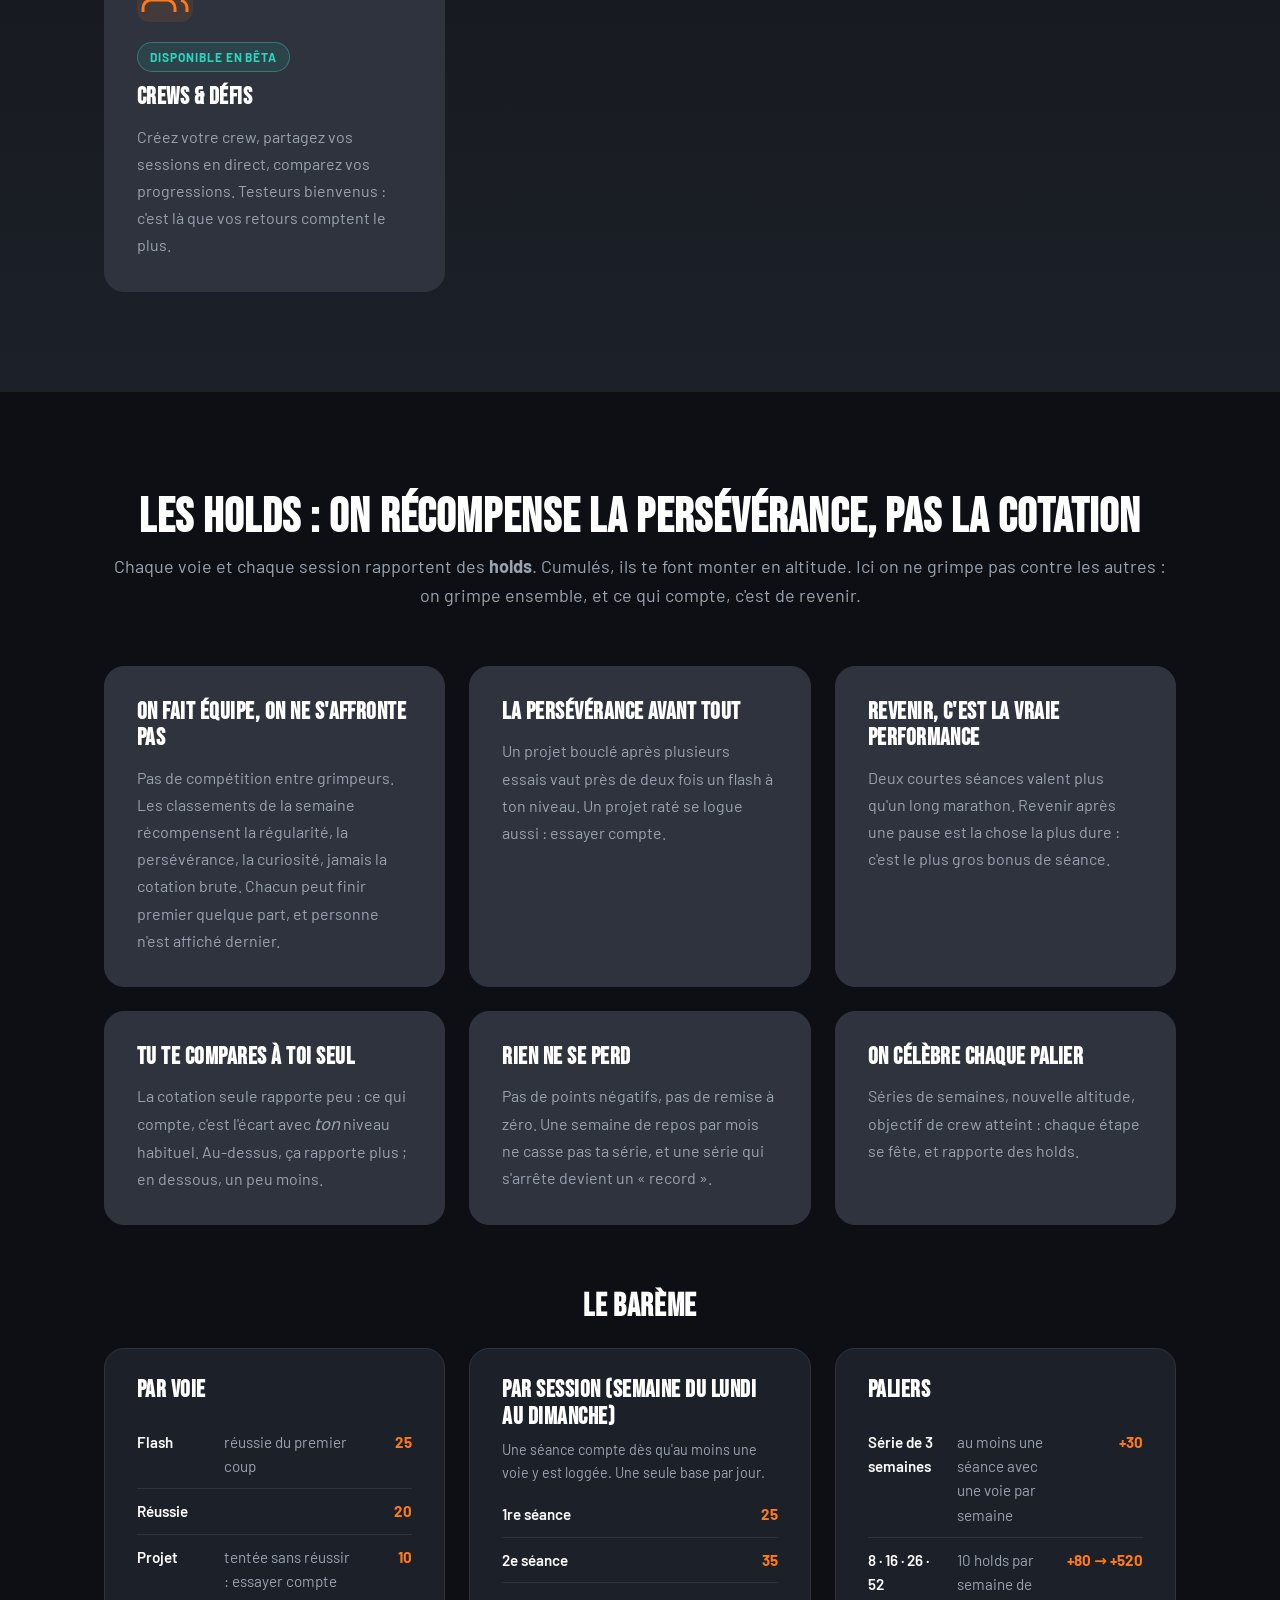
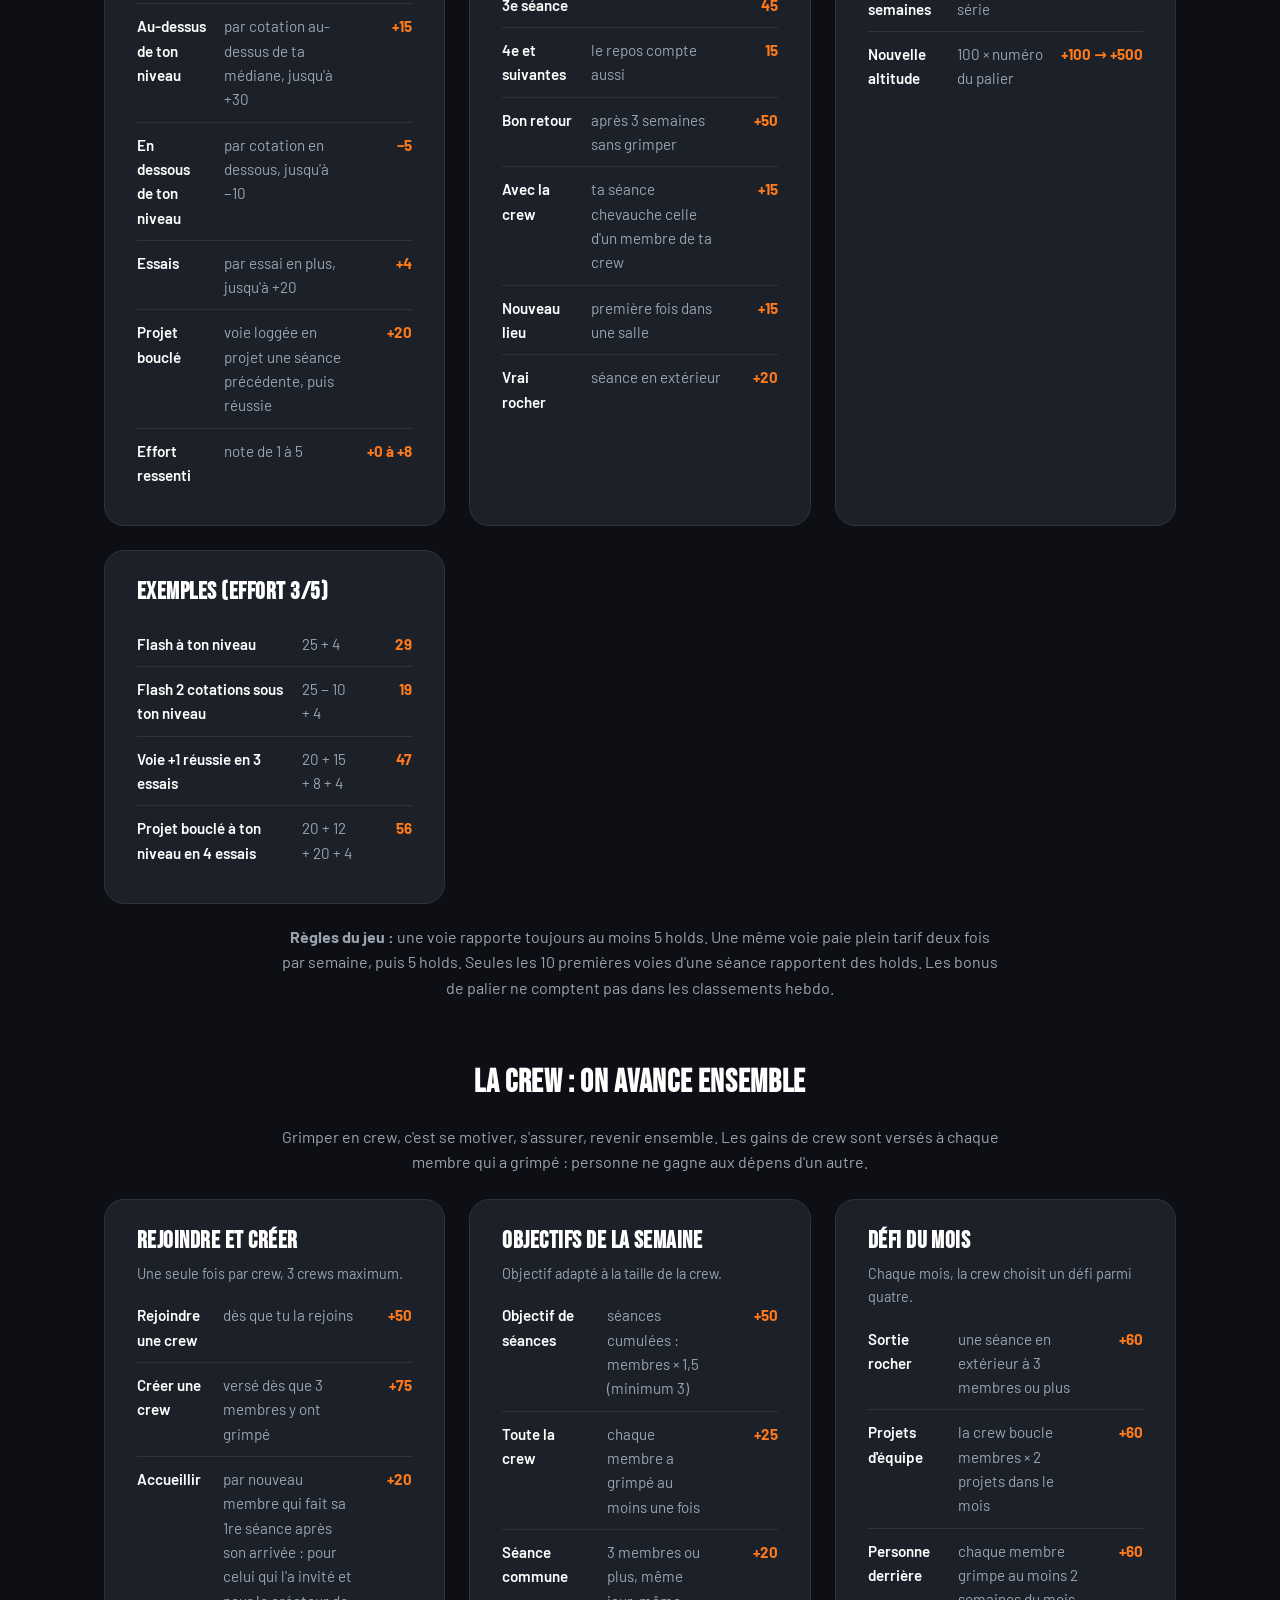
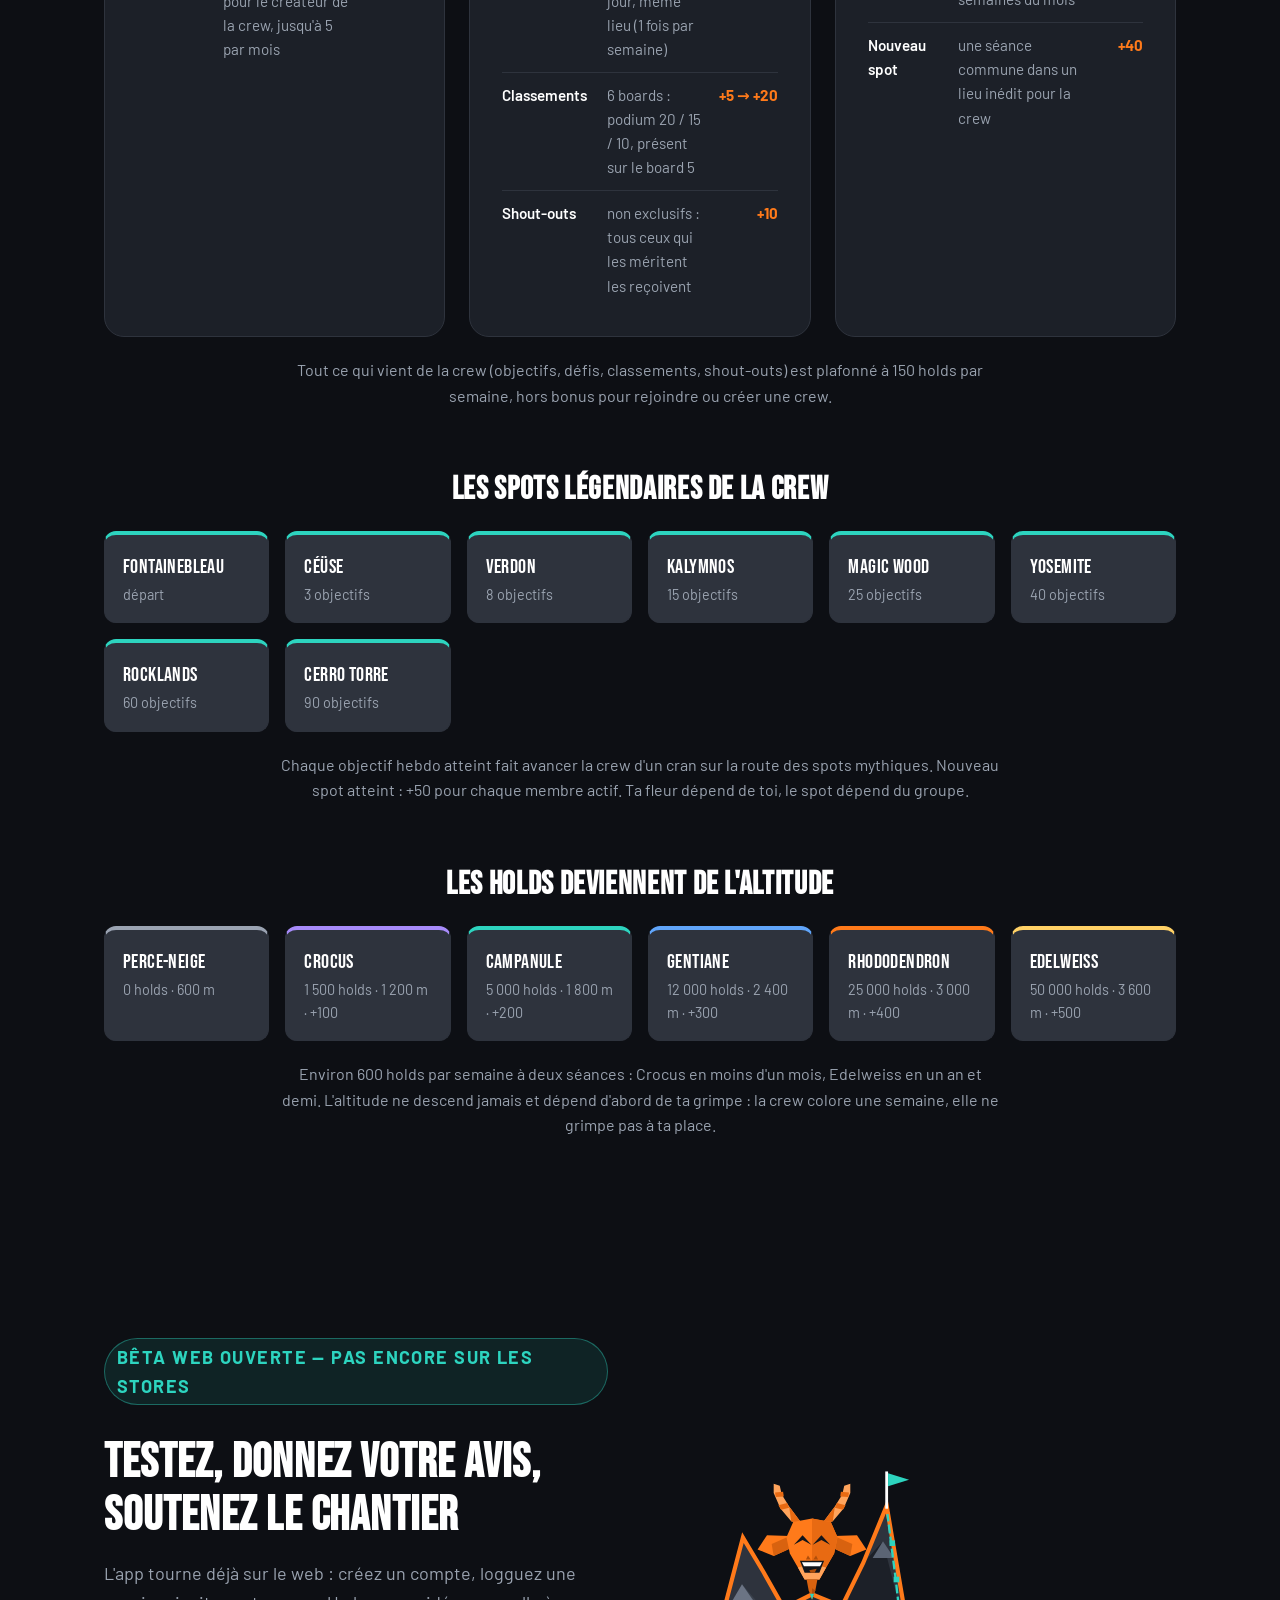
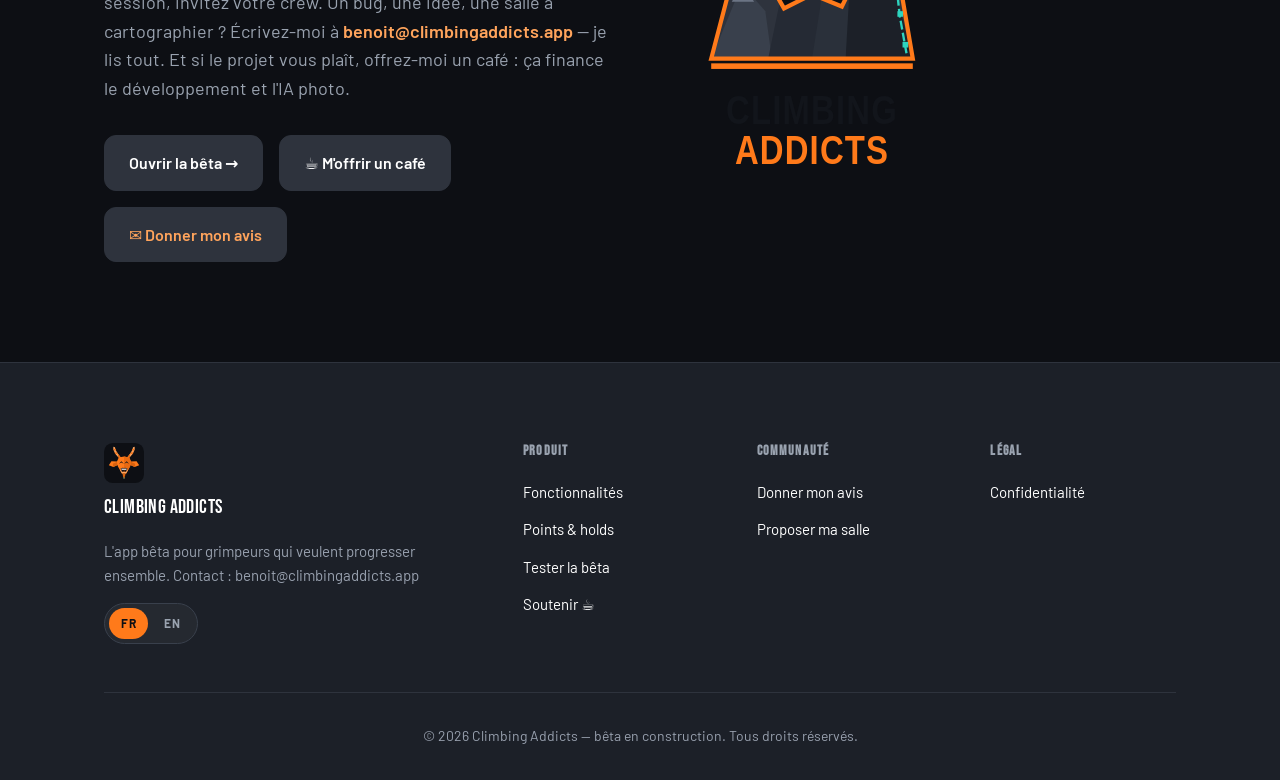
==== commit fecf35e0: "Pages publiques : règle crew alignée sur l'app (FR + EN) Les tableaux de points disaient « séance ta" ====
--- a/index.html
+++ b/index.html
@@ -5,6 +5,7 @@
   <meta name="viewport" content="width=device-width, initial-scale=1">
   <title>Climbing Addicts — Bêta ouverte : carnet de progression en escalade</title>
   <meta name="description" content="Climbing Addicts est en construction : bêta web ouverte pour logger blocs et voies, suivre sa progression et grimper en crew. La reconnaissance photo IA est en cours de développement. Testez et donnez votre avis.">
+  <meta name="google-site-verification" content="zKcd-Iv-wlEiZht91lDTeZg_ZoAWwIqzJnxR0vEL4z0">
   <link rel="canonical" href="https://www.climbingaddicts.app/">
   <meta property="og:type" content="website">
   <meta property="og:url" content="https://www.climbingaddicts.app/">
@@ -212,7 +213,7 @@
           </div>
           <div class="scoring-card">
             <h3>Par session (semaine du lundi au dimanche)</h3>
-            <p class="scoring-card-sub">Une séance compte dès qu'au moins une voie y est loggée.</p>
+            <p class="scoring-card-sub">Une séance compte dès qu'au moins une voie y est loggée. Une seule base par jour.</p>
             <table class="scoring-table">
               <tbody>
                 <tr><th>1re séance</th><td></td><td class="pts">25</td></tr>
@@ -220,7 +221,7 @@
                 <tr><th>3e séance</th><td></td><td class="pts">45</td></tr>
                 <tr><th>4e et suivantes</th><td>le repos compte aussi</td><td class="pts">15</td></tr>
                 <tr><th>Bon retour</th><td>après 3 semaines sans grimper</td><td class="pts">+50</td></tr>
-                <tr><th>Avec la crew</th><td>séance taguée crew</td><td class="pts">+15</td></tr>
+                <tr><th>Avec la crew</th><td>ta séance chevauche celle d'un membre de ta crew</td><td class="pts">+15</td></tr>
                 <tr><th>Nouveau lieu</th><td>première fois dans une salle</td><td class="pts">+15</td></tr>
                 <tr><th>Vrai rocher</th><td>séance en extérieur</td><td class="pts">+20</td></tr>
               </tbody>
@@ -258,9 +259,9 @@
             <p class="scoring-card-sub">Une seule fois par crew, 3 crews maximum.</p>
             <table class="scoring-table">
               <tbody>
-                <tr><th>Rejoindre une crew</th><td>à ta 1re séance taguée avec elle</td><td class="pts">+50</td></tr>
+                <tr><th>Rejoindre une crew</th><td>dès que tu la rejoins</td><td class="pts">+50</td></tr>
                 <tr><th>Créer une crew</th><td>versé dès que 3 membres y ont grimpé</td><td class="pts">+75</td></tr>
-                <tr><th>Accueillir</th><td>par nouveau membre qui fait sa 1re séance avec la crew, jusqu'à 5 par mois</td><td class="pts">+20</td></tr>
+                <tr><th>Accueillir</th><td>par nouveau membre qui fait sa 1re séance après son arrivée : pour celui qui l'a invité et pour le créateur de la crew, jusqu'à 5 par mois</td><td class="pts">+20</td></tr>
               </tbody>
             </table>
           </div>
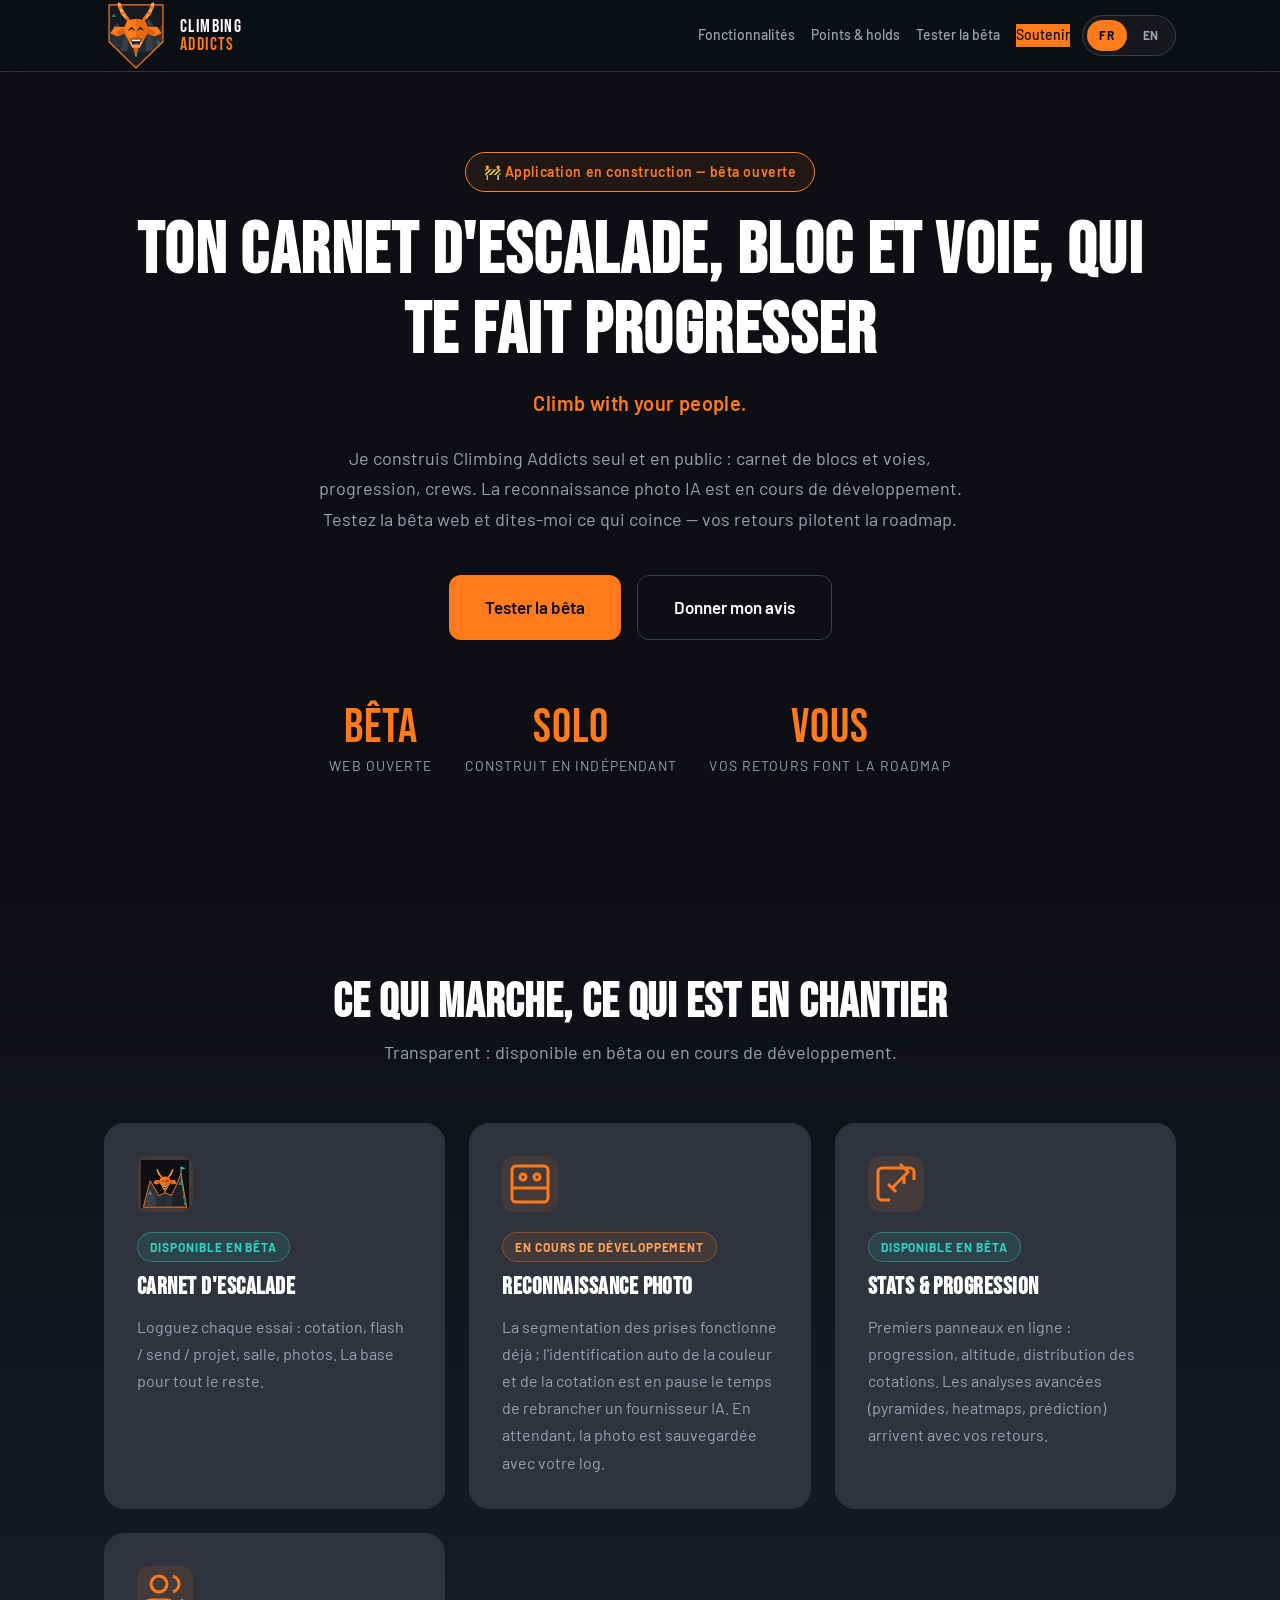
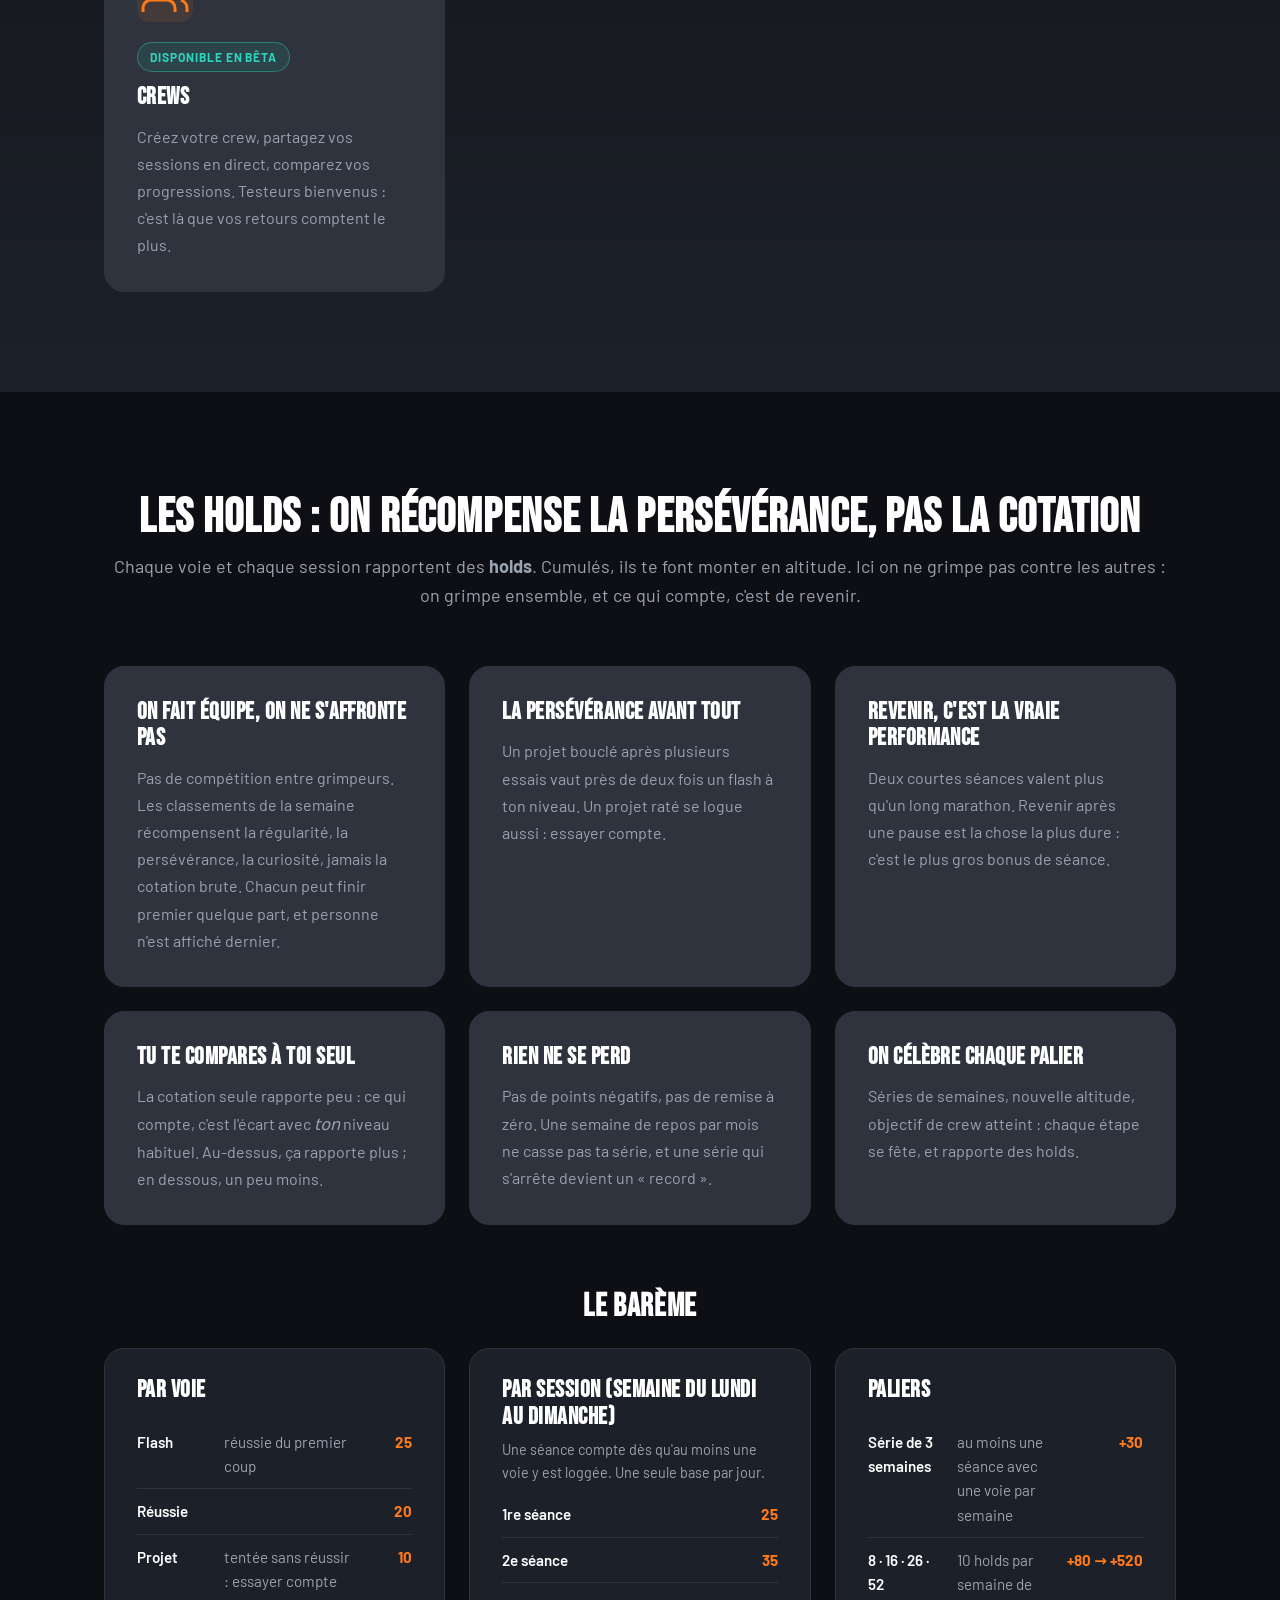
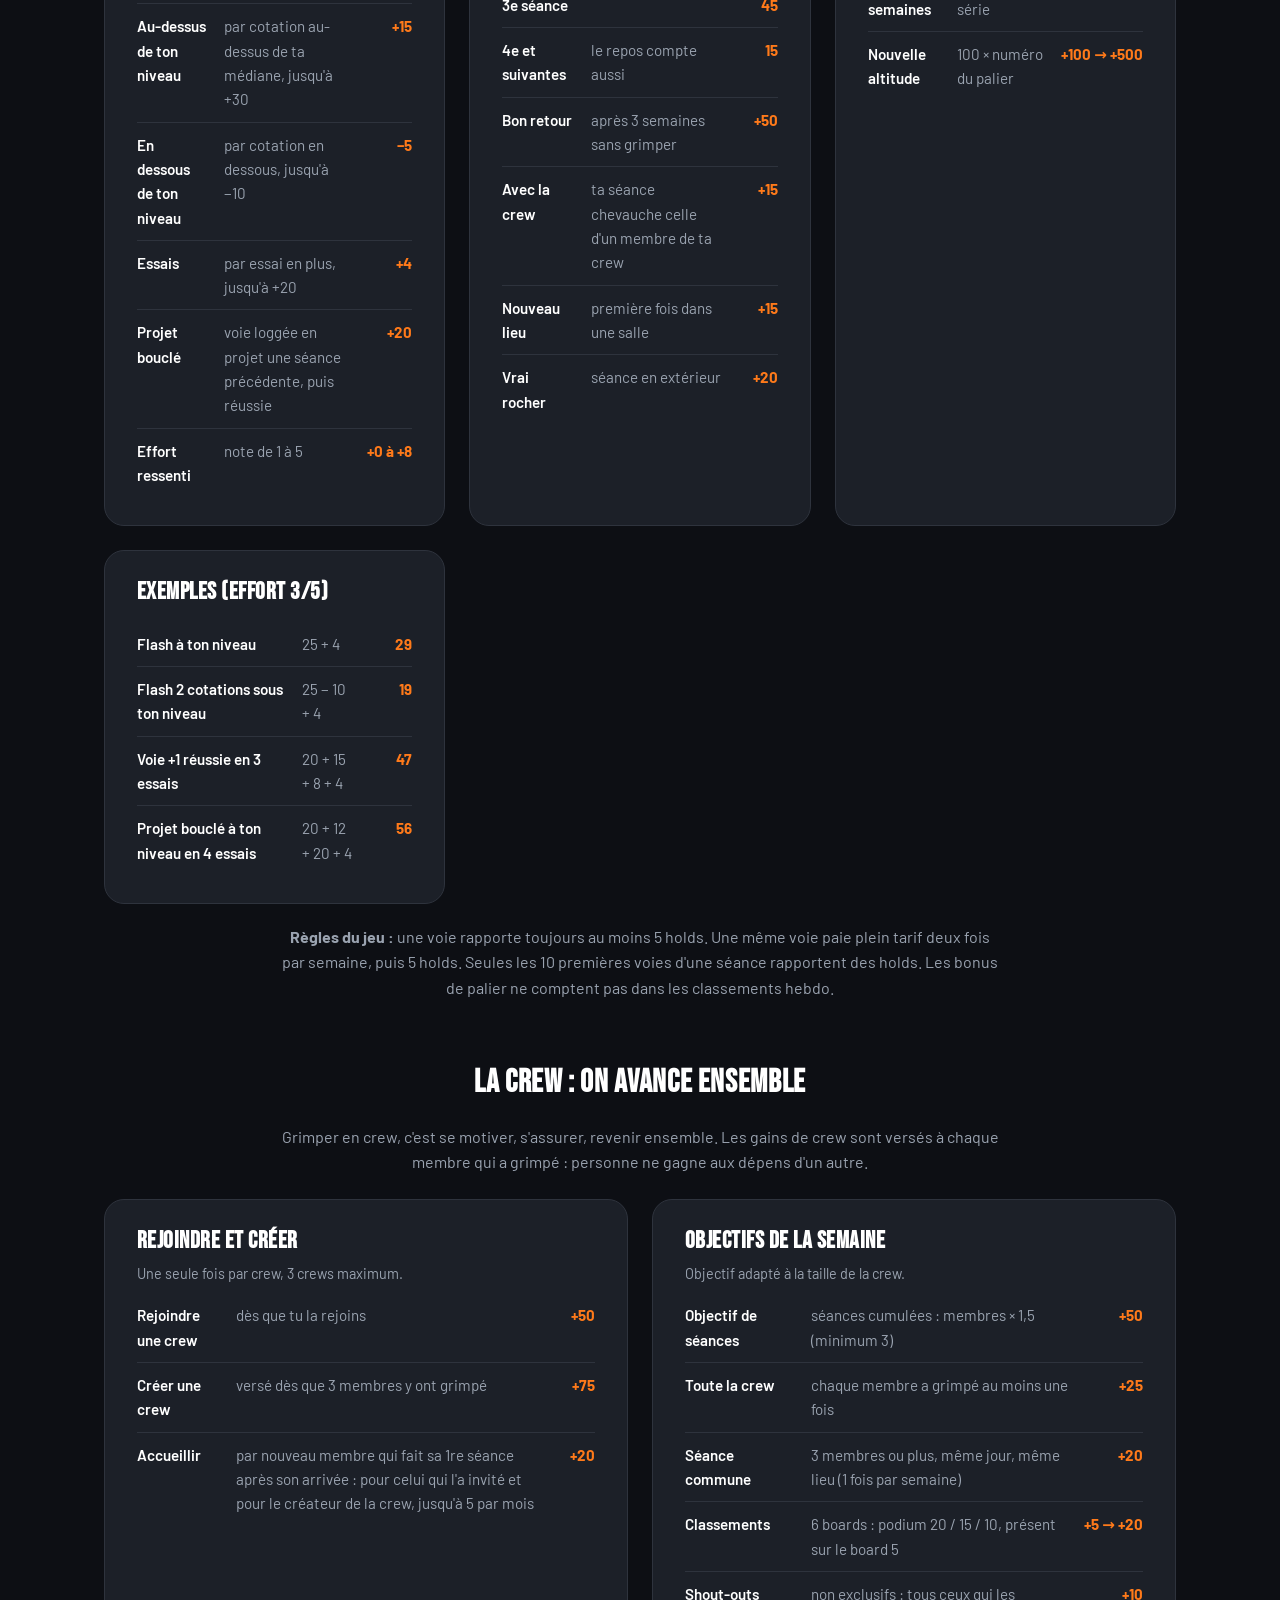
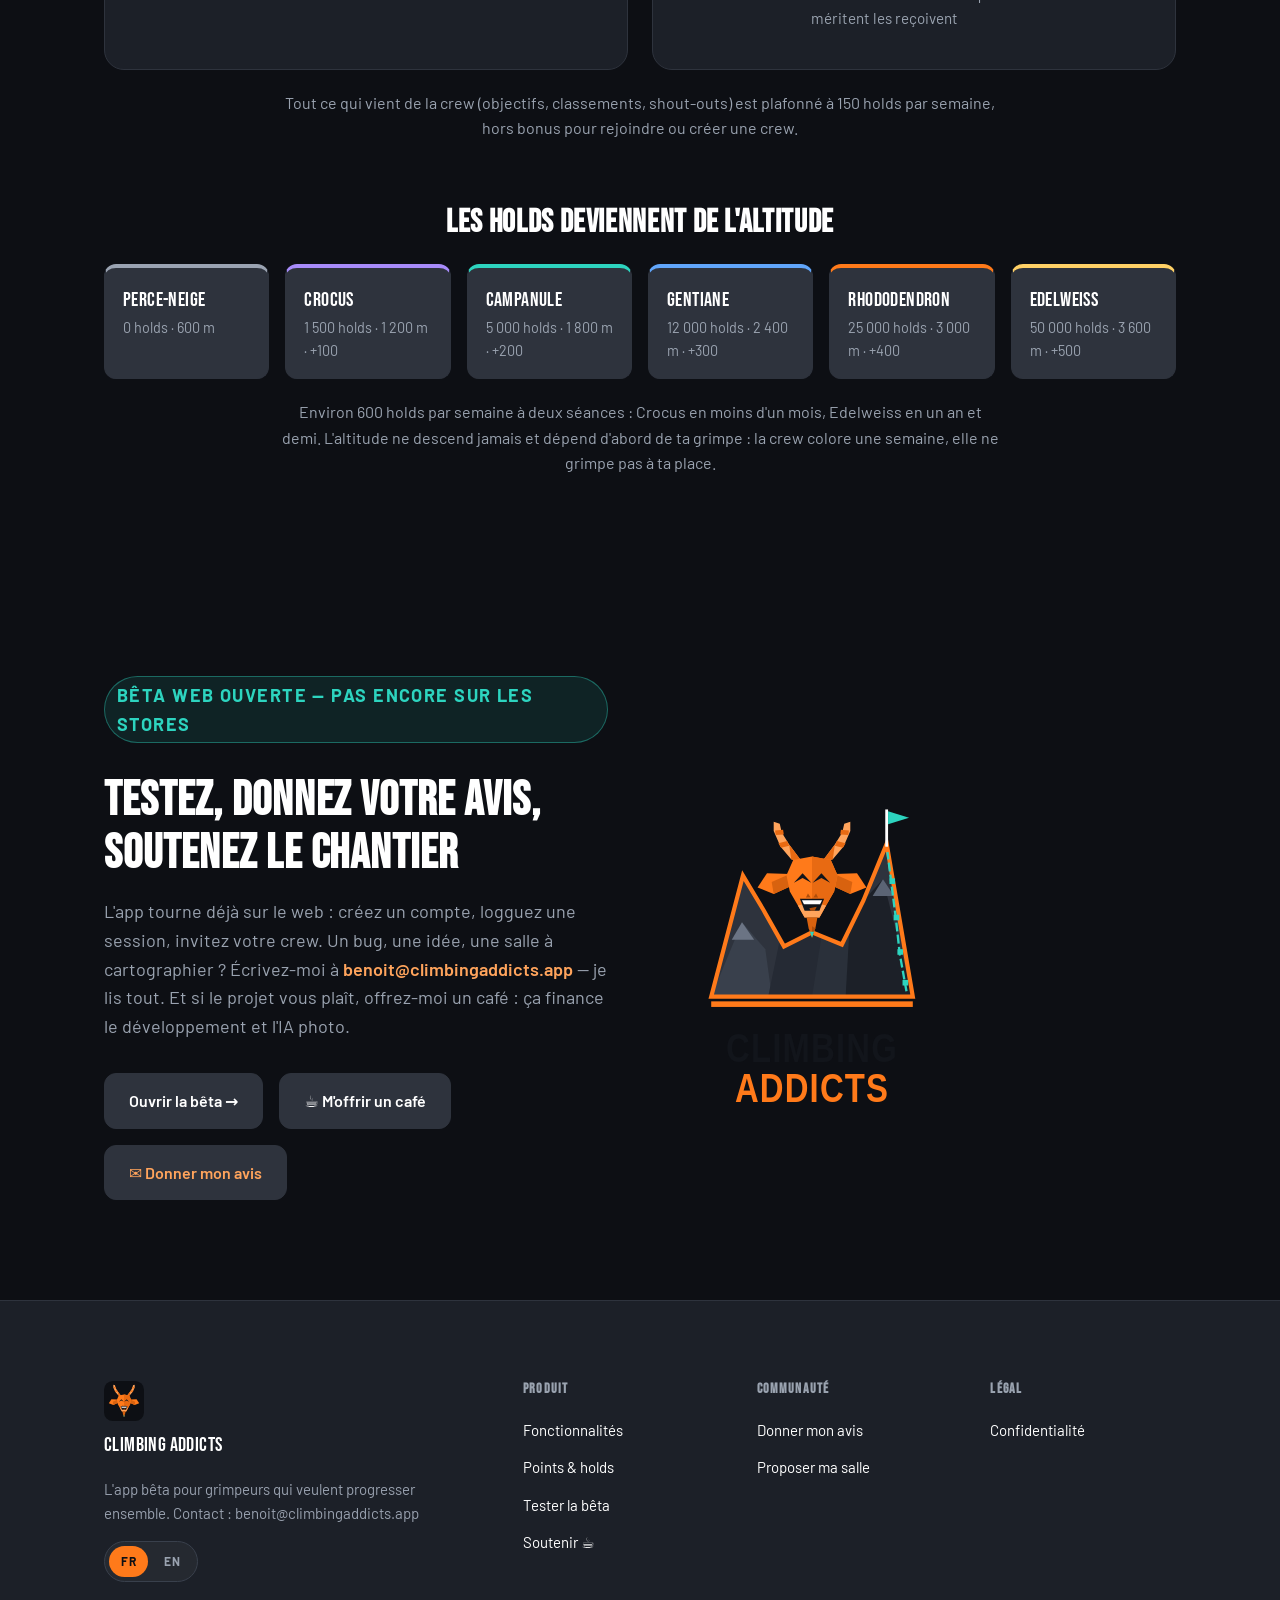
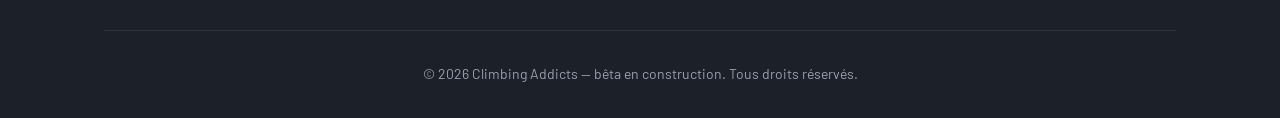
==== commit d7528ba2: "Public pages and barème: remove monthly challenge and legendary spots (not delivered) Co-Authored-By" ====
--- a/index.html
+++ b/index.html
@@ -153,7 +153,7 @@
               <svg width="48" height="48" viewBox="0 0 24 24" fill="none" stroke="currentColor" stroke-width="1.5" aria-hidden="true"><path d="M17 21v-2a4 4 0 0 0-4-4H5a4 4 0 0 0-4 4v2"></path><circle cx="9" cy="7" r="4"></circle><path d="M23 21v-2a4 4 0 0 0-3-3.87"></path><path d="M16 3.13a4 4 0 0 1 0 7.75"></path></svg>
             </div>
             <p class="feature-status is-live">Disponible en bêta</p>
-            <h3>Crews & défis</h3>
+            <h3>Crews</h3>
             <p>Créez votre crew, partagez vos sessions en direct, comparez vos progressions. Testeurs bienvenus : c'est là que vos retours comptent le plus.</p>
           </article>
         </div>
@@ -278,33 +278,8 @@
               </tbody>
             </table>
           </div>
-          <div class="scoring-card">
-            <h3>Défi du mois</h3>
-            <p class="scoring-card-sub">Chaque mois, la crew choisit un défi parmi quatre.</p>
-            <table class="scoring-table">
-              <tbody>
-                <tr><th>Sortie rocher</th><td>une séance en extérieur à 3 membres ou plus</td><td class="pts">+60</td></tr>
-                <tr><th>Projets d'équipe</th><td>la crew boucle membres × 2 projets dans le mois</td><td class="pts">+60</td></tr>
-                <tr><th>Personne derrière</th><td>chaque membre grimpe au moins 2 semaines du mois</td><td class="pts">+60</td></tr>
-                <tr><th>Nouveau spot</th><td>une séance commune dans un lieu inédit pour la crew</td><td class="pts">+40</td></tr>
-              </tbody>
-            </table>
-          </div>
-        </div>
-        <p class="scoring-note">Tout ce qui vient de la crew (objectifs, défis, classements, shout-outs) est plafonné à 150 holds par semaine, hors bonus pour rejoindre ou créer une crew.</p>
-
-        <h3 class="scoring-sub">Les spots légendaires de la crew</h3>
-        <div class="altitude-list">
-          <div class="altitude-step" style="--tier:#2DD4BF"><strong>Fontainebleau</strong><span>départ</span></div>
-          <div class="altitude-step" style="--tier:#2DD4BF"><strong>Céüse</strong><span>3 objectifs</span></div>
-          <div class="altitude-step" style="--tier:#2DD4BF"><strong>Verdon</strong><span>8 objectifs</span></div>
-          <div class="altitude-step" style="--tier:#2DD4BF"><strong>Kalymnos</strong><span>15 objectifs</span></div>
-          <div class="altitude-step" style="--tier:#2DD4BF"><strong>Magic Wood</strong><span>25 objectifs</span></div>
-          <div class="altitude-step" style="--tier:#2DD4BF"><strong>Yosemite</strong><span>40 objectifs</span></div>
-          <div class="altitude-step" style="--tier:#2DD4BF"><strong>Rocklands</strong><span>60 objectifs</span></div>
-          <div class="altitude-step" style="--tier:#2DD4BF"><strong>Cerro Torre</strong><span>90 objectifs</span></div>
-        </div>
-        <p class="scoring-note">Chaque objectif hebdo atteint fait avancer la crew d'un cran sur la route des spots mythiques. Nouveau spot atteint : +50 pour chaque membre actif. Ta fleur dépend de toi, le spot dépend du groupe.</p>
+        </div>
+        <p class="scoring-note">Tout ce qui vient de la crew (objectifs, classements, shout-outs) est plafonné à 150 holds par semaine, hors bonus pour rejoindre ou créer une crew.</p>
 
         <h3 class="scoring-sub">Les holds deviennent de l'altitude</h3>
         <div class="altitude-list">
